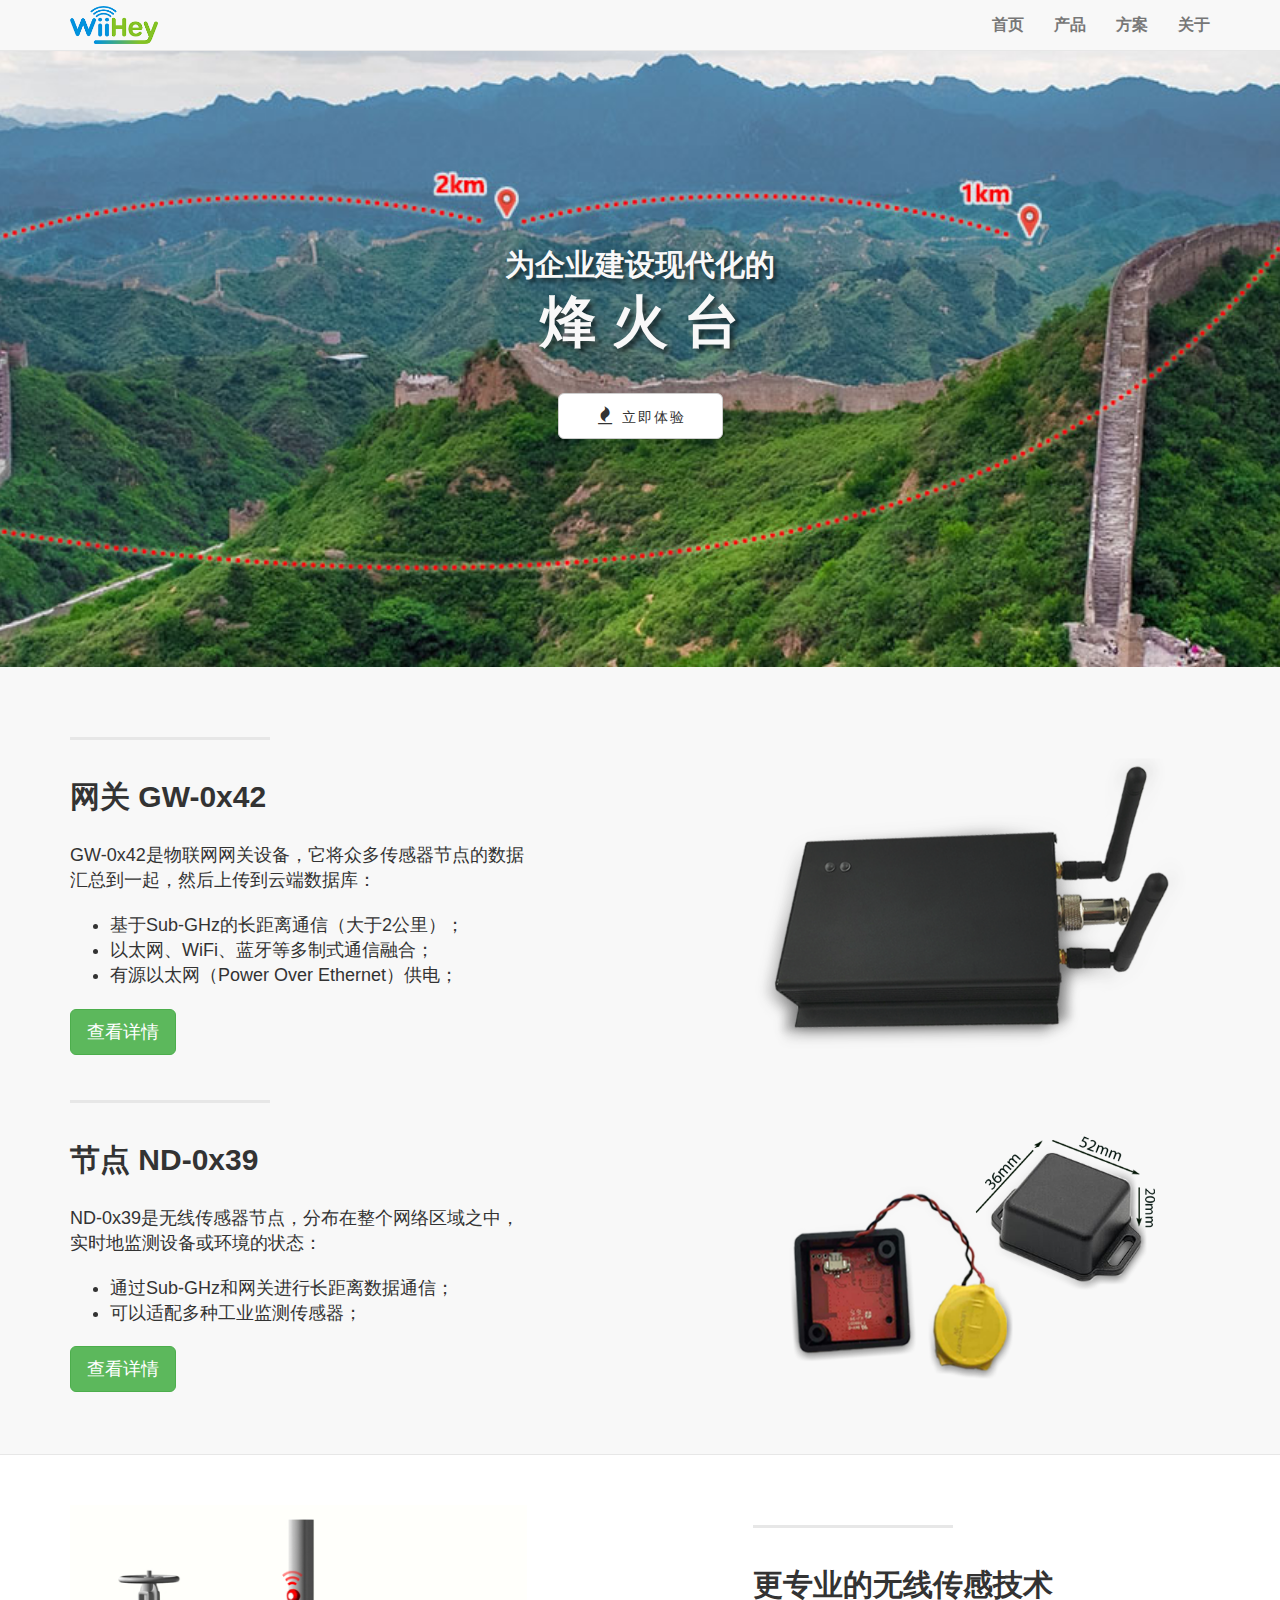
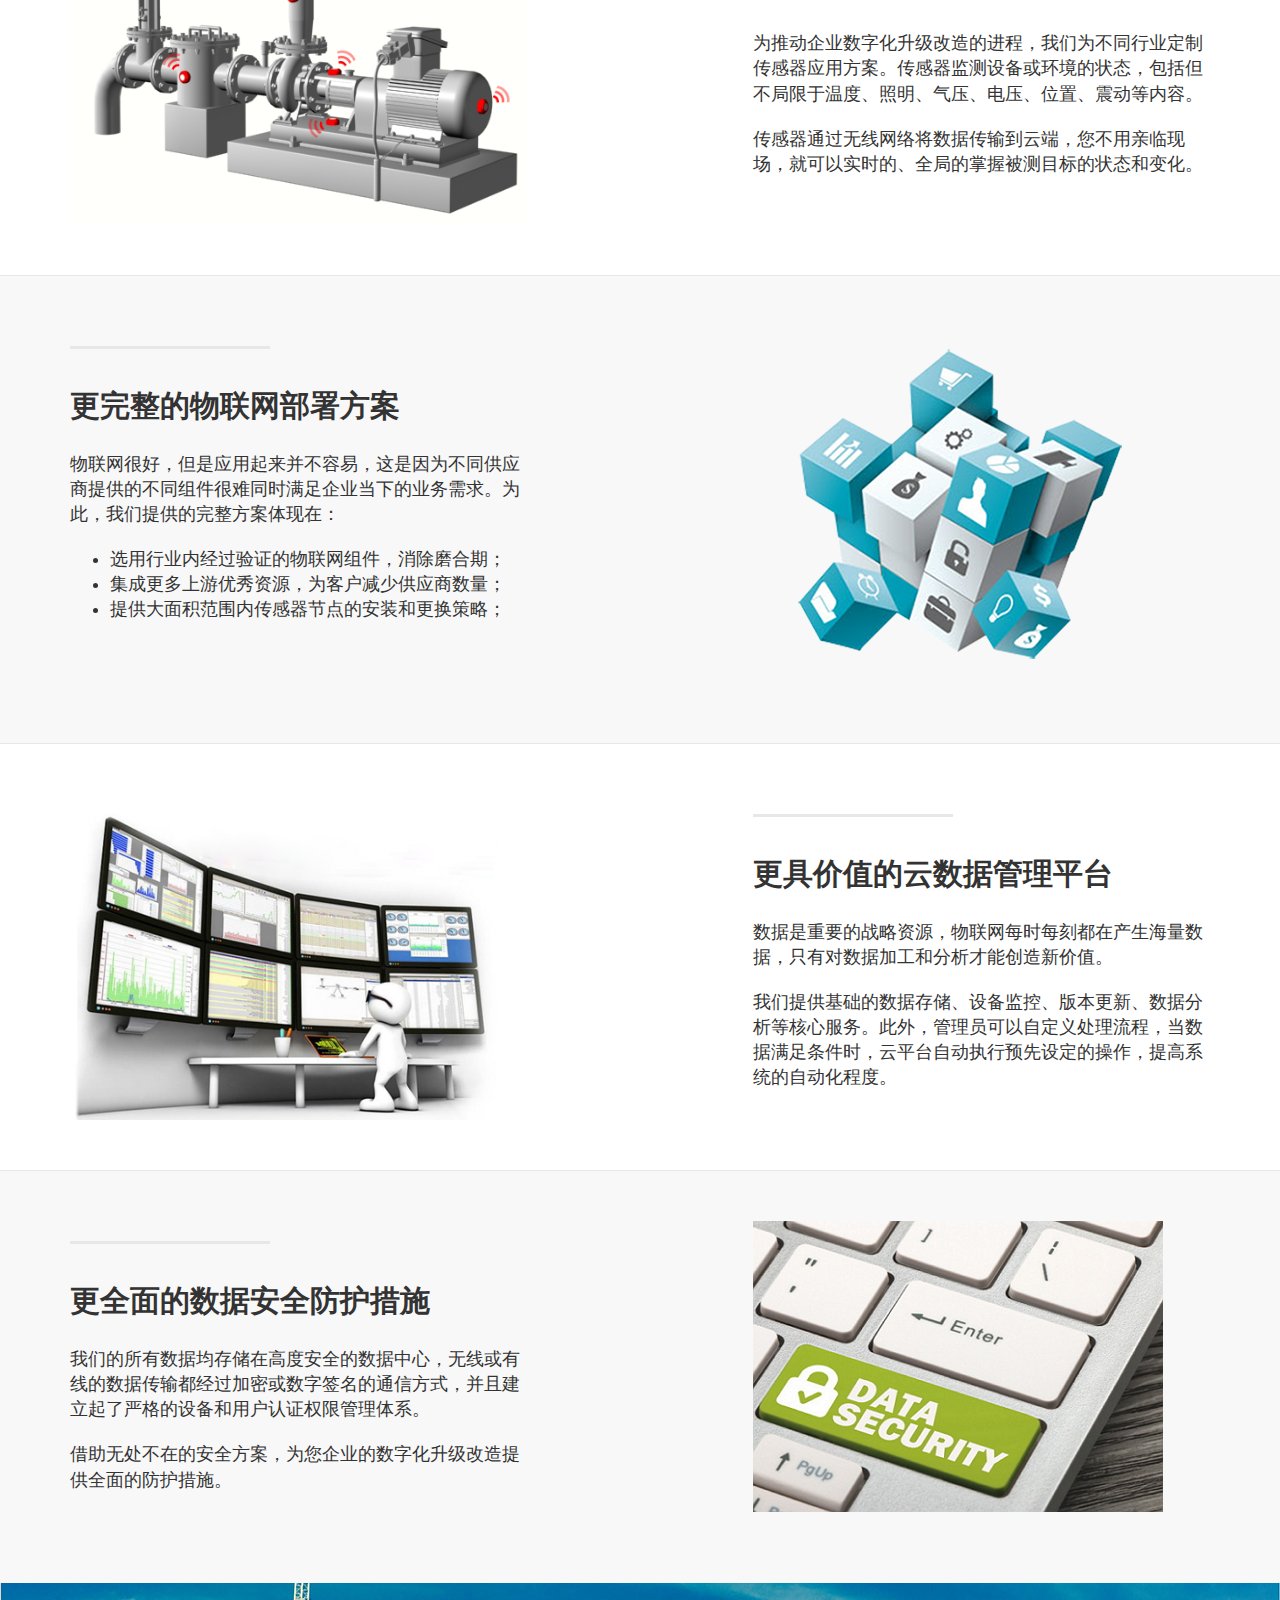
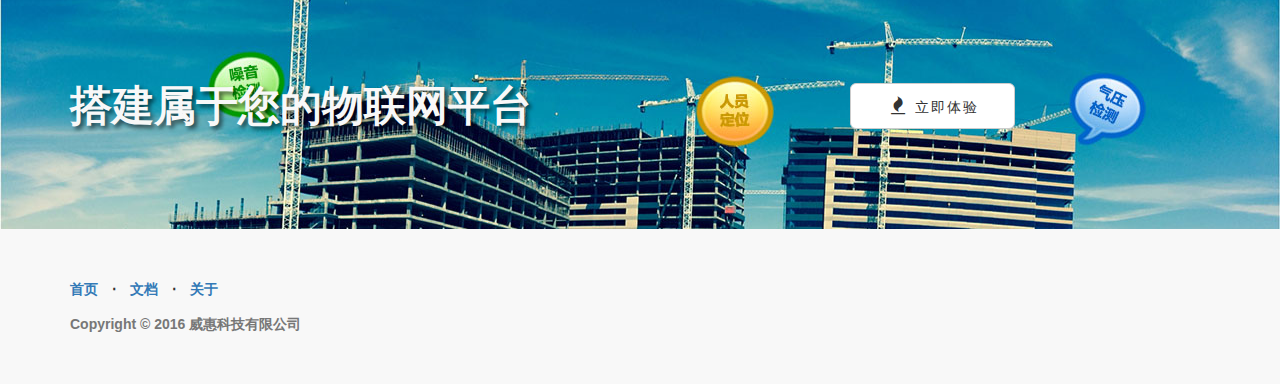
==== index.html @ a4b752b9 "renew" ====
<!DOCTYPE html>
<html lang="en">

<head>

    <meta charset="utf-8">
    <meta http-equiv="X-UA-Compatible" content="IE=edge">
    <meta name="viewport" content="width=device-width, initial-scale=1">
    <meta name="description" content="">
    <meta name="author" content="">

    <title>首页 | 威惠科技有限公司</title>

    <!-- Bootstrap Core CSS -->
    <link href="css/bootstrap.min.css" rel="stylesheet">

    <!-- Custom CSS -->
    <link href="css/landing-page.css" rel="stylesheet">

    <!-- Custom Fonts -->
    <link href="font-awesome/css/font-awesome.min.css" rel="stylesheet" type="text/css">
    <!-- <link href="http://fonts.googleapis.com/css?family=Lato:300,400,700,300italic,400italic,700italic" rel="stylesheet" type="text/css"> -->

    <!-- HTML5 Shim and Respond.js IE8 support of HTML5 elements and media queries -->
    <!-- WARNING: Respond.js doesn't work if you view the page via file:// -->
    <!--[if lt IE 9]>
        <script src="https://oss.maxcdn.com/libs/html5shiv/3.7.0/html5shiv.js"></script>
        <script src="https://oss.maxcdn.com/libs/respond.js/1.4.2/respond.min.js"></script>
    <![endif]-->

    <style type="text/css">

    </style>
</head>

<body>

    <!-- Navigation -->
    <nav class="navbar navbar-default navbar-fixed-top topnav" role="navigation">
        <div class="container topnav">
            <!-- Brand and toggle get grouped for better mobile display -->
            <div class="navbar-header">
                <button type="button" class="navbar-toggle" data-toggle="collapse" data-target="#bs-example-navbar-collapse-1">
                    <span class="sr-only">Toggle navigation</span>
                    <span class="icon-bar"></span>
                    <span class="icon-bar"></span>
                    <span class="icon-bar"></span>
                </button>
                <a class="navbar-brand topnav topnav-brand" href="#"></a>
            </div>
            <!-- Collect the nav links, forms, and other content for toggling -->
            <div class="collapse navbar-collapse" id="bs-example-navbar-collapse-1">
                <ul class="nav navbar-nav navbar-right">
                    <li>
                        <a href="./index.html">首页</a>
                    </li>
                    <li>
                        <a href="./products.html">产品</a>
                    </li>
                    <li>
                        <a href="./solutions.html">方案</a>
                    </li>
                    <li>
                        <a href="./about.html">关于</a>
                    </li>
                </ul>
            </div>
            <!-- /.navbar-collapse -->
        </div>
        <!-- /.container -->
    </nav>


    <!-- Header -->
    <a name="about"></a>
    <div class="intro-header">
        <div class="container">

            <div class="row">
                <div class="col-lg-12">
                    <div class="intro-message">
                        <h2>为企业建设现代化的</h2>
                        <h1>烽 火 台</h1>
                        <!-- <hr class="intro-divider"> -->
                        <br><br>
                        <div class="row">
                                <div class="col-md-5">
                                </div>
                                <div class="col-md-2">
                                <a href="#" class="btn btn-default btn-lg btn-block"><i class="fa fa-fire fa-fw"></i> <span class="network-name">立即体验</span></a>
                                </div>
                                <div class="col-md-5">
                                </div>
                        </div>

                    </div>
                </div>
            </div>

        </div>
        <!-- /.container -->

    </div>
    <!-- /.intro-header -->

    <!-- Page Content -->

	<!-- <a  name="services"></a> -->
    <div class="content-section-a">

        <div class="container">
            <div class="row">
                <div class="col-lg-5 col-sm-6">
                    <hr class="section-heading-spacer">
                    <div class="clearfix"></div>
                    <h2 class="section-heading">网关 GW-0x42</h2>
                    <p class="lead">GW-0x42是物联网网关设备，它将众多传感器节点的数据汇总到一起，然后上传到云端数据库：</p>
                    <ul class="lead">
                        <li>基于Sub-GHz的长距离通信（大于2公里）；</li>
                        <li>以太网、WiFi、蓝牙等多制式通信融合；</li>
                        <li>有源以太网（Power Over Ethernet）供电；</li>
                    </ul>
                    <a href="#" target="_blank"><button type="button" class="btn btn-success btn-lg">查看详情</button></a>

                </div>
                <div class="col-lg-5 col-lg-offset-2 col-sm-6">
                    <img class="img-responsive" src="img/product_gw.png" alt="">
                </div>
            </div>
            <br>
            <div class="row">
                <div class="col-lg-5 col-sm-6">
                    <hr class="section-heading-spacer">
                    <br>
                    <div class="clearfix"></div>
                    <h2 class="section-heading">节点 ND-0x39</h2>
                    <p class="lead">ND-0x39是无线传感器节点，分布在整个网络区域之中，实时地监测设备或环境的状态：</p>
                    <ul class="lead">
                        <li>通过Sub-GHz和网关进行长距离数据通信；</li>
                        <li>可以适配多种工业监测传感器；</li>
                    </ul>
                    <a href="#" target="_blank"><button type="button" class="btn btn-success btn-lg">查看详情</button></a>
                </div>
                <div class="col-lg-5 col-lg-offset-2 col-sm-6">
                    <img class="img-responsive" src="img/product_node.png" alt="">
                </div>
            </div>
        </div>
        <!-- /.container -->

    </div>
    <!-- /.content-section-a -->

    <div class="content-section-b">
        <div class="container">

            <div class="row">
                <div class="col-lg-5 col-lg-offset-1 col-sm-push-6  col-sm-6">
                    <hr class="section-heading-spacer">
                    <div class="clearfix"></div>
                    <h2 class="section-heading">更专业的无线传感技术</h2>
                    <p class="lead">为推动企业数字化升级改造的进程，我们为不同行业定制传感器应用方案。传感器监测设备或环境的状态，包括但不局限于温度、照明、气压、电压、位置、震动等内容。</p>

                    <p class="lead">传感器通过无线网络将数据传输到云端，您不用亲临现场，就可以实时的、全局的掌握被测目标的状态和变化。</p>
                </div>
                <div class="col-lg-5 col-sm-pull-6  col-sm-6">
                    <img class="img-responsive" src="img/machine.png" alt="">
                </div>
            </div>

        </div>
        <!-- /.container -->

    </div>
    <!-- /.content-section-b -->

    <div class="content-section-a">

        <div class="container">

            <div class="row">
                <div class="col-lg-5 col-sm-6">
                    <!-- <br> -->
                    <hr class="section-heading-spacer">
                    <div class="clearfix"></div>
                    <h2 class="section-heading">更完整的物联网部署方案</h2>
                    <p class="lead">物联网很好，但是应用起来并不容易，这是因为不同供应商提供的不同组件很难同时满足企业当下的业务需求。为此，我们提供的完整方案体现在：</p>
                    <ul class="lead">
                        <li>选用行业内经过验证的物联网组件，消除磨合期；</li>
                        <li>集成更多上游优秀资源，为客户减少供应商数量；</li>
                        <li>提供大面积范围内传感器节点的安装和更换策略；</li>
                    </ul>
                </div>
                <div class="col-lg-5 col-lg-offset-2 col-sm-6">
                    <img class="img-responsive" src="img/one7.png" alt="">
                </div>
            </div>

        </div>
        <!-- /.container -->

    </div>
    <!-- /.content-section-a -->

    <div class="content-section-b">
        <div class="container">

            <div class="row">
                <div class="col-lg-5 col-lg-offset-1 col-sm-push-6  col-sm-6">
                    <hr class="section-heading-spacer">
                    <div class="clearfix"></div>
                    <h2 class="section-heading">更具价值的云数据管理平台</h2>
                    <p class="lead">数据是重要的战略资源，物联网每时每刻都在产生海量数据，只有对数据加工和分析才能创造新价值。</p>
                    <p class="lead">我们提供基础的数据存储、设备监控、版本更新、数据分析等核心服务。此外，管理员可以自定义处理流程，当数据满足条件时，云平台自动执行预先设定的操作，提高系统的自动化程度。</p>
                </div>
                <div class="col-lg-5 col-sm-pull-6  col-sm-6">
                    <img class="img-responsive" src="img/cloud5.jpg" alt="">
                </div>
            </div>

        </div>
        <!-- /.container -->

    </div>
    <!-- /.content-section-b -->

    <div class="content-section-a">

        <div class="container">

            <div class="row">
                <div class="col-lg-5 col-sm-6">
                    <!-- <br> -->
                    <hr class="section-heading-spacer">
                    <div class="clearfix"></div>
                    <h2 class="section-heading">更全面的数据安全防护措施</h2>
                    <p class="lead">我们的所有数据均存储在高度安全的数据中心，无线或有线的数据传输都经过加密或数字签名的通信方式，并且建立起了严格的设备和用户认证权限管理体系。</p>
                    <p class="lead">借助无处不在的安全方案，为您企业的数字化升级改造提供全面的防护措施。</p>
                </div>
                <div class="col-lg-5 col-lg-offset-2 col-sm-6">
                    <img class="img-responsive" src="img/security1.jpg" alt="">
                </div>
            </div>
            <br>
        </div>
        <!-- /.container -->

    </div>
    <!-- /.content-section-a -->

	<a  name="contact"></a>
    <div class="banner">

        <div class="container">

            <div class="row">
                <div class="col-lg-6">
                    <h2>搭建属于您的物联网平台</h2>
                </div>
                <div class="col-lg-6">
                     <div class="row">
                            <div class="col-md-4">
                            </div>
                            <div class="col-md-4">
                            <a href="#" class="btn btn-default btn-lg btn-block"><i class="fa fa-fire fa-fw"></i> <span class="network-name">立即体验</span></a>
                            </div>
                            <div class="col-md-4">
                            </div>
                    </div>
                </div>
            </div>

        </div>
        <!-- /.container -->

    </div>
    <!-- /.banner -->

    <!-- Footer -->
    <footer>
        <div class="container">
            <div class="row">
                <div class="col-lg-12">
                    <ul class="list-inline">
                        <li>
                            <a href="#">首页</a>
                        </li>
                        <li class="footer-menu-divider">&sdot;</li>
                        <li>
                            <a href="#about">文档</a>
                        </li>
                        <li class="footer-menu-divider">&sdot;</li>
                        <li>
                            <a href="#services">关于</a>
                        </li>

                    </ul>
                    <p class="copyright text-muted ">Copyright &copy; 2016 威惠科技有限公司</p>
                </div>
            </div>
        </div>
    </footer>

    <!-- jQuery -->
    <script src="js/jquery.js"></script>

    <!-- Bootstrap Core JavaScript -->
    <script src="js/bootstrap.min.js"></script>

</body>

</html>
---- css/landing-page.css ----
/*!
 * Start Bootstrap - Landing Page Bootstrap Theme (http://startbootstrap.com)
 * Code licensed under the Apache License v2.0.
 * For details, see http://www.apache.org/licenses/LICENSE-2.0.
 */

body,
html {
    width: 100%;
    height: 100%;
}

body,
h1,
h2,
h3,
h4,
h5,
h6 {
    font-family: "Lato","Helvetica Neue",Helvetica,Arial,sans-serif;
    font-weight: 700;
}

.topnav-brand{
    padding:0px;
    width: 120px;
    background-image: url("../img/wiihey.png");
    background-size: 75% 75%;
    background-repeat: no-repeat;
    background-position: center;
}

.topnav {
    font-size: 16px; 
}

.lead {
    font-size: 18px;
    font-weight: 400;
}

.intro-header {
    padding-top: 0px; /* If you're making other pages, make sure there is 50px of padding to make sure the navbar doesn't overlap content! */
    padding-bottom: 0px;
    text-align: center;
    color: #f8f8f8;
    /*background: url(../img/intro-bg.jpg) no-repeat center center;*/
    /*background: url(../img/gw1.png);*/
    background: url(../img/gw8.jpg) no-repeat center center;
    background-position: center;
    background-size: cover;
}

.intro-message {
    position: relative;
    padding-top: 20%;
    padding-bottom: 20%;
}

.intro-message > h1 {
    margin: 0;
    text-shadow: 4px 4px 5px rgba(0,0,0,0.6);
    font-size: 4em;
}

.intro-divider {
    width: 300px;
    border-top: 1px solid #f8f8f8;
    border-bottom: 1px solid rgba(0,0,0,0.2);
}

.intro-message > h2 {
    text-shadow: 3px 3px 4px rgba(0,0,0,0.6);
}

@media(max-width:767px) {
    .intro-message {
        padding-bottom: 15%;
    }

    .intro-message > h1 {
        font-size: 3em;
    }

    ul.intro-social-buttons > li {
        display: block;
        margin-bottom: 20px;
        padding: 0;
    }

    ul.intro-social-buttons > li:last-child {
        margin-bottom: 0;
    }

    .intro-divider {
        width: 100%;
    }
}

.network-name {
    text-transform: uppercase;
    font-size: 14px;
    font-weight: 400;
    letter-spacing: 2px;
}

.content-section-a {
    padding: 50px 0;
    background-color: #f8f8f8;
}

.content-section-b {
    padding: 50px 0;
    border-top: 1px solid #e7e7e7;
    border-bottom: 1px solid #e7e7e7;
}

.section-heading {
    margin-bottom: 30px;
}

.section-heading-spacer {
    float: left;
    width: 200px;
    border-top: 3px solid #e7e7e7;
}

.banner {
    padding: 100px 0;
    color: #f8f8f8;
    /*background: url(../img/iot5.jpg) no-repeat center center;*/
    background: url(../img/factory2.jpg) no-repeat center center;
    background-size: cover;
}

.banner h2 {
    margin: 0;
    text-shadow: 3px 3px 4px rgba(0,0,0,0.6);
    font-size: 3em;
}

.banner ul {
    margin-bottom: 0;
}

.banner-social-buttons {
    float: right;
    margin-top: 0;
}

@media(max-width:1199px) {
    ul.banner-social-buttons {
        float: left;
        margin-top: 15px;
    }
}

@media(max-width:767px) {
    .banner h2 {
        margin: 0;
        text-shadow: 2px 2px 3px rgba(0,0,0,0.6);
        font-size: 3em;
    }

    ul.banner-social-buttons > li {
        display: block;
        margin-bottom: 20px;
        padding: 0;
    }

    ul.banner-social-buttons > li:last-child {
        margin-bottom: 0;
    }
}

footer {
    padding: 50px 0;
    background-color: #f8f8f8;
}

p.copyright {
    margin: 15px 0 0;
}
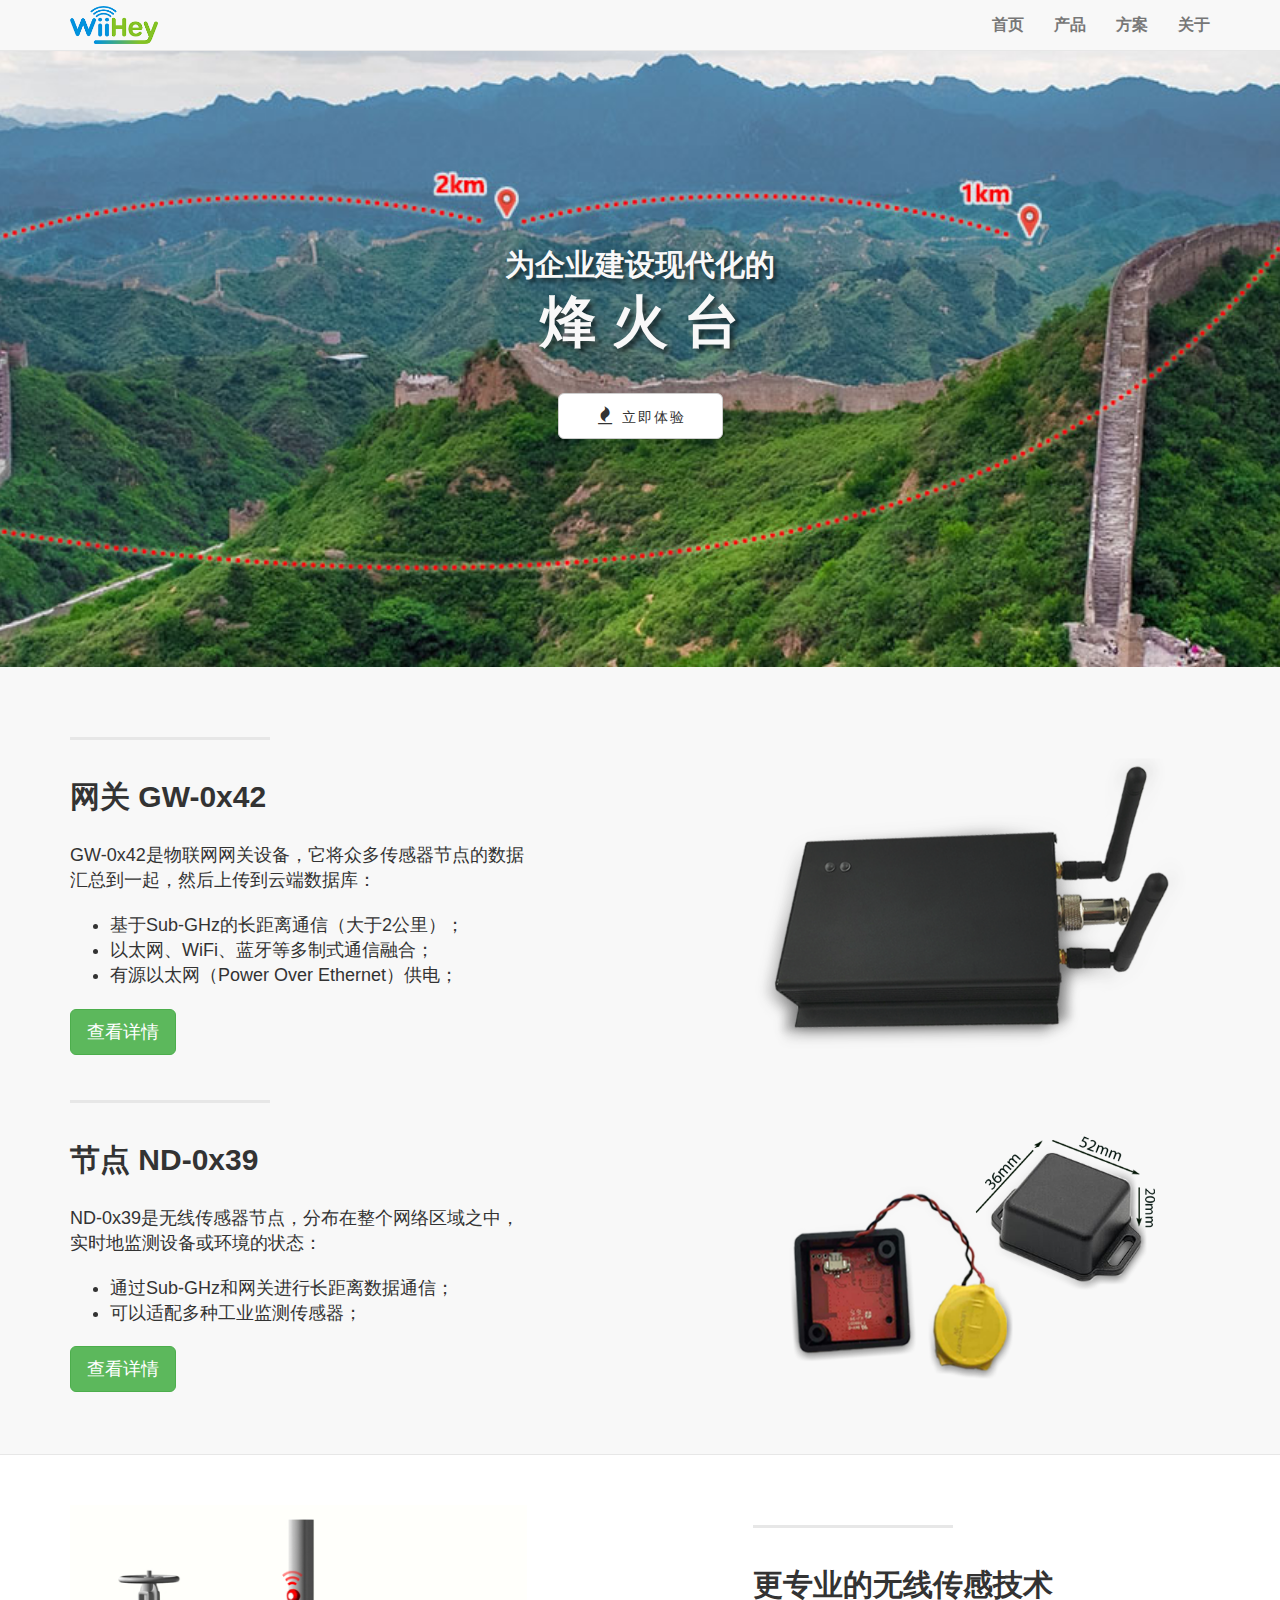
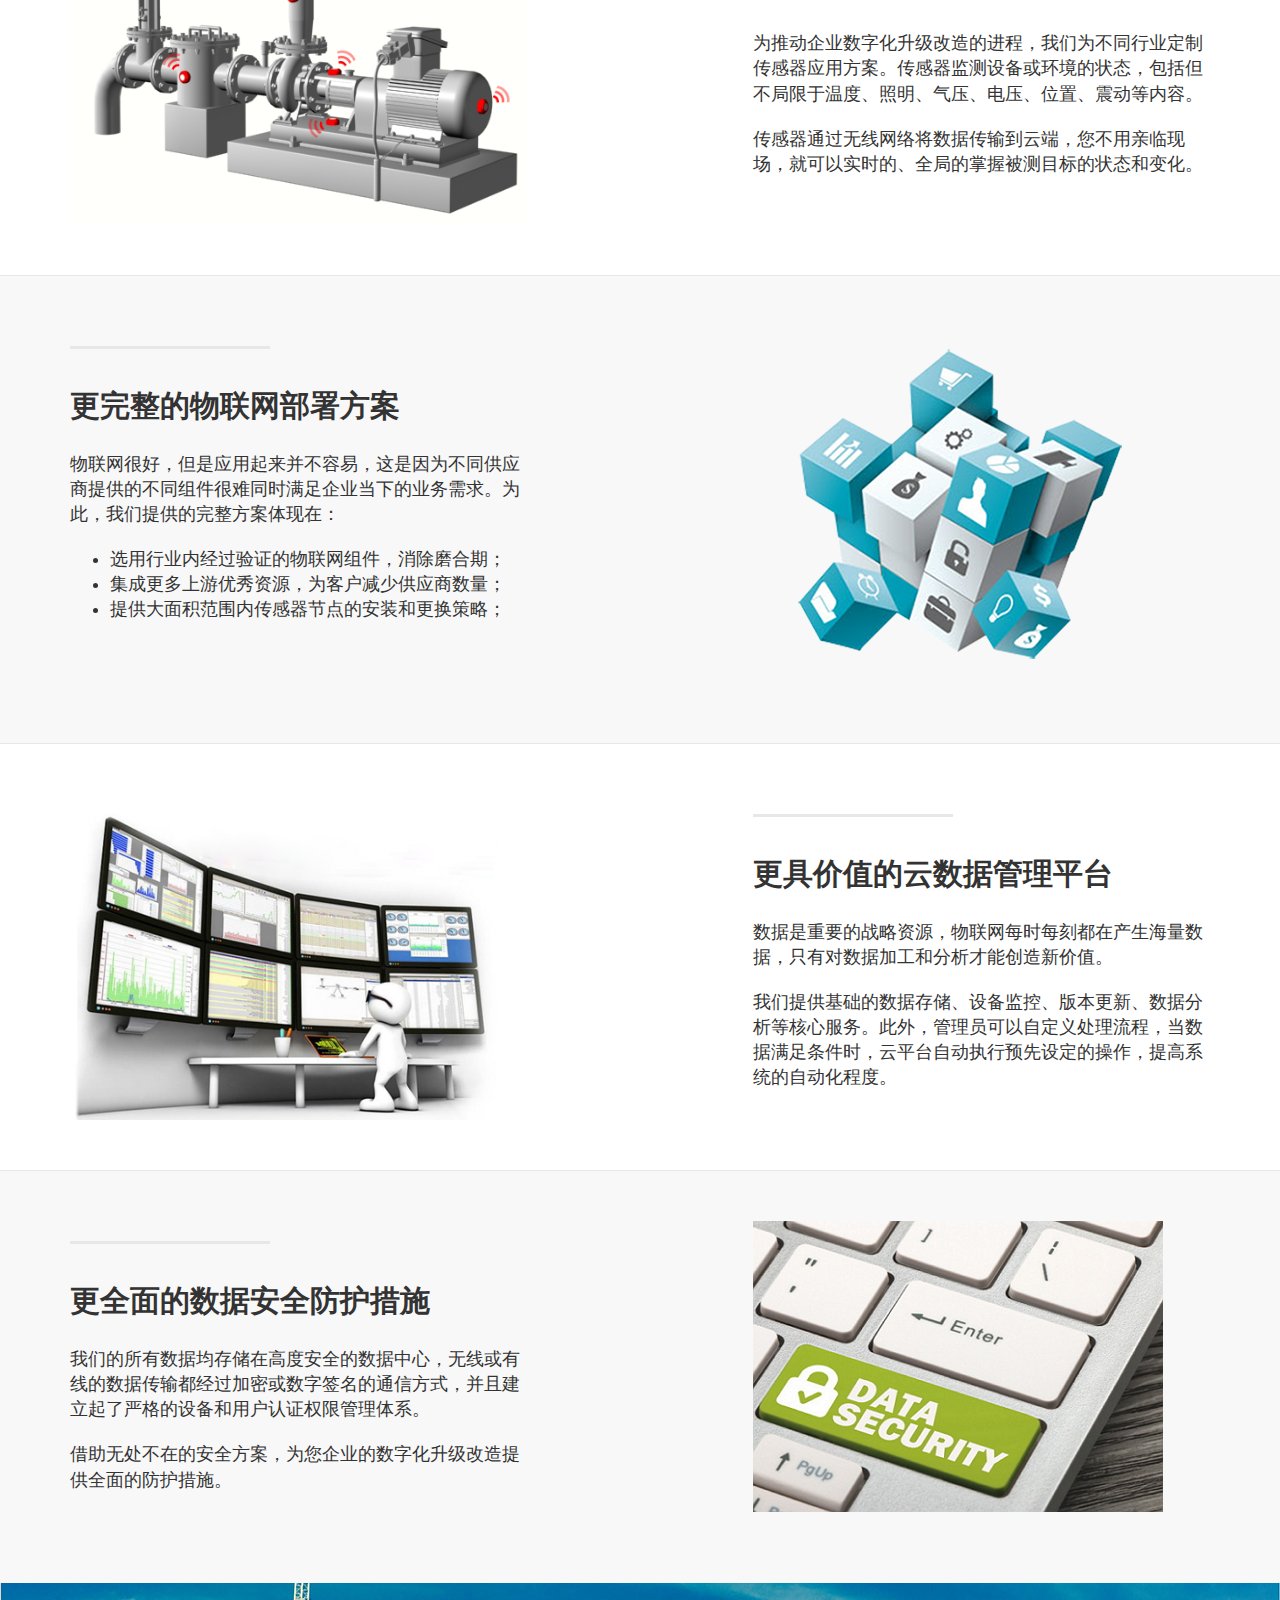
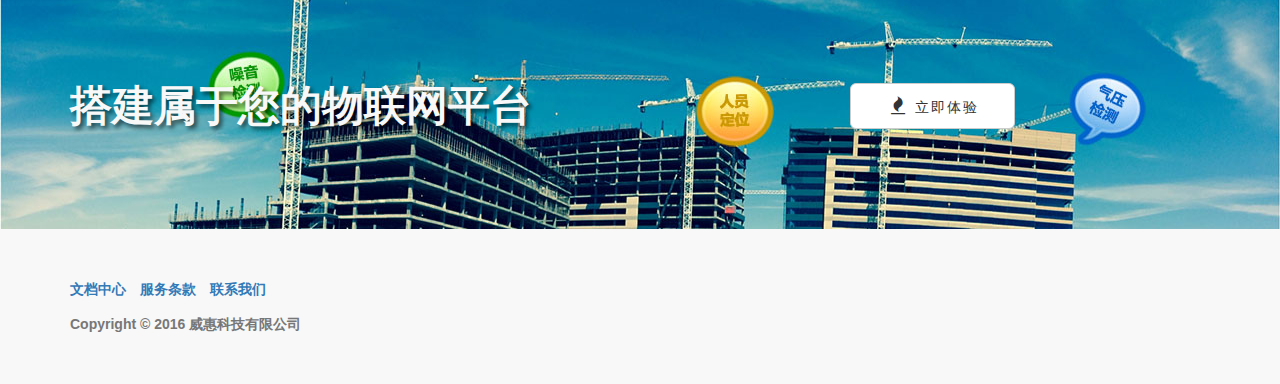
==== commit 8f7b0b2d: "products page" ====
--- a/index.html
+++ b/index.html
@@ -22,7 +22,7 @@
     <!-- <link href="http://fonts.googleapis.com/css?family=Lato:300,400,700,300italic,400italic,700italic" rel="stylesheet" type="text/css"> -->
 
     <!-- HTML5 Shim and Respond.js IE8 support of HTML5 elements and media queries -->
-    <!-- WARNING: Respond.js doesn't work if you view the page via file:// -->
+    <!-- WARNING: Respond.js doesn't work if you view the page via  -->
     <!--[if lt IE 9]>
         <script src="https://oss.maxcdn.com/libs/html5shiv/3.7.0/html5shiv.js"></script>
         <script src="https://oss.maxcdn.com/libs/respond.js/1.4.2/respond.min.js"></script>
@@ -283,15 +283,13 @@
                 <div class="col-lg-12">
                     <ul class="list-inline">
                         <li>
-                            <a href="#">首页</a>
+                            <a href="#">文档中心</a>
                         </li>
-                        <li class="footer-menu-divider">&sdot;</li>
                         <li>
-                            <a href="#about">文档</a>
+                            <a href="#">服务条款</a>
                         </li>
-                        <li class="footer-menu-divider">&sdot;</li>
                         <li>
-                            <a href="#services">关于</a>
+                            <a href="#">联系我们</a>
                         </li>
 
                     </ul>
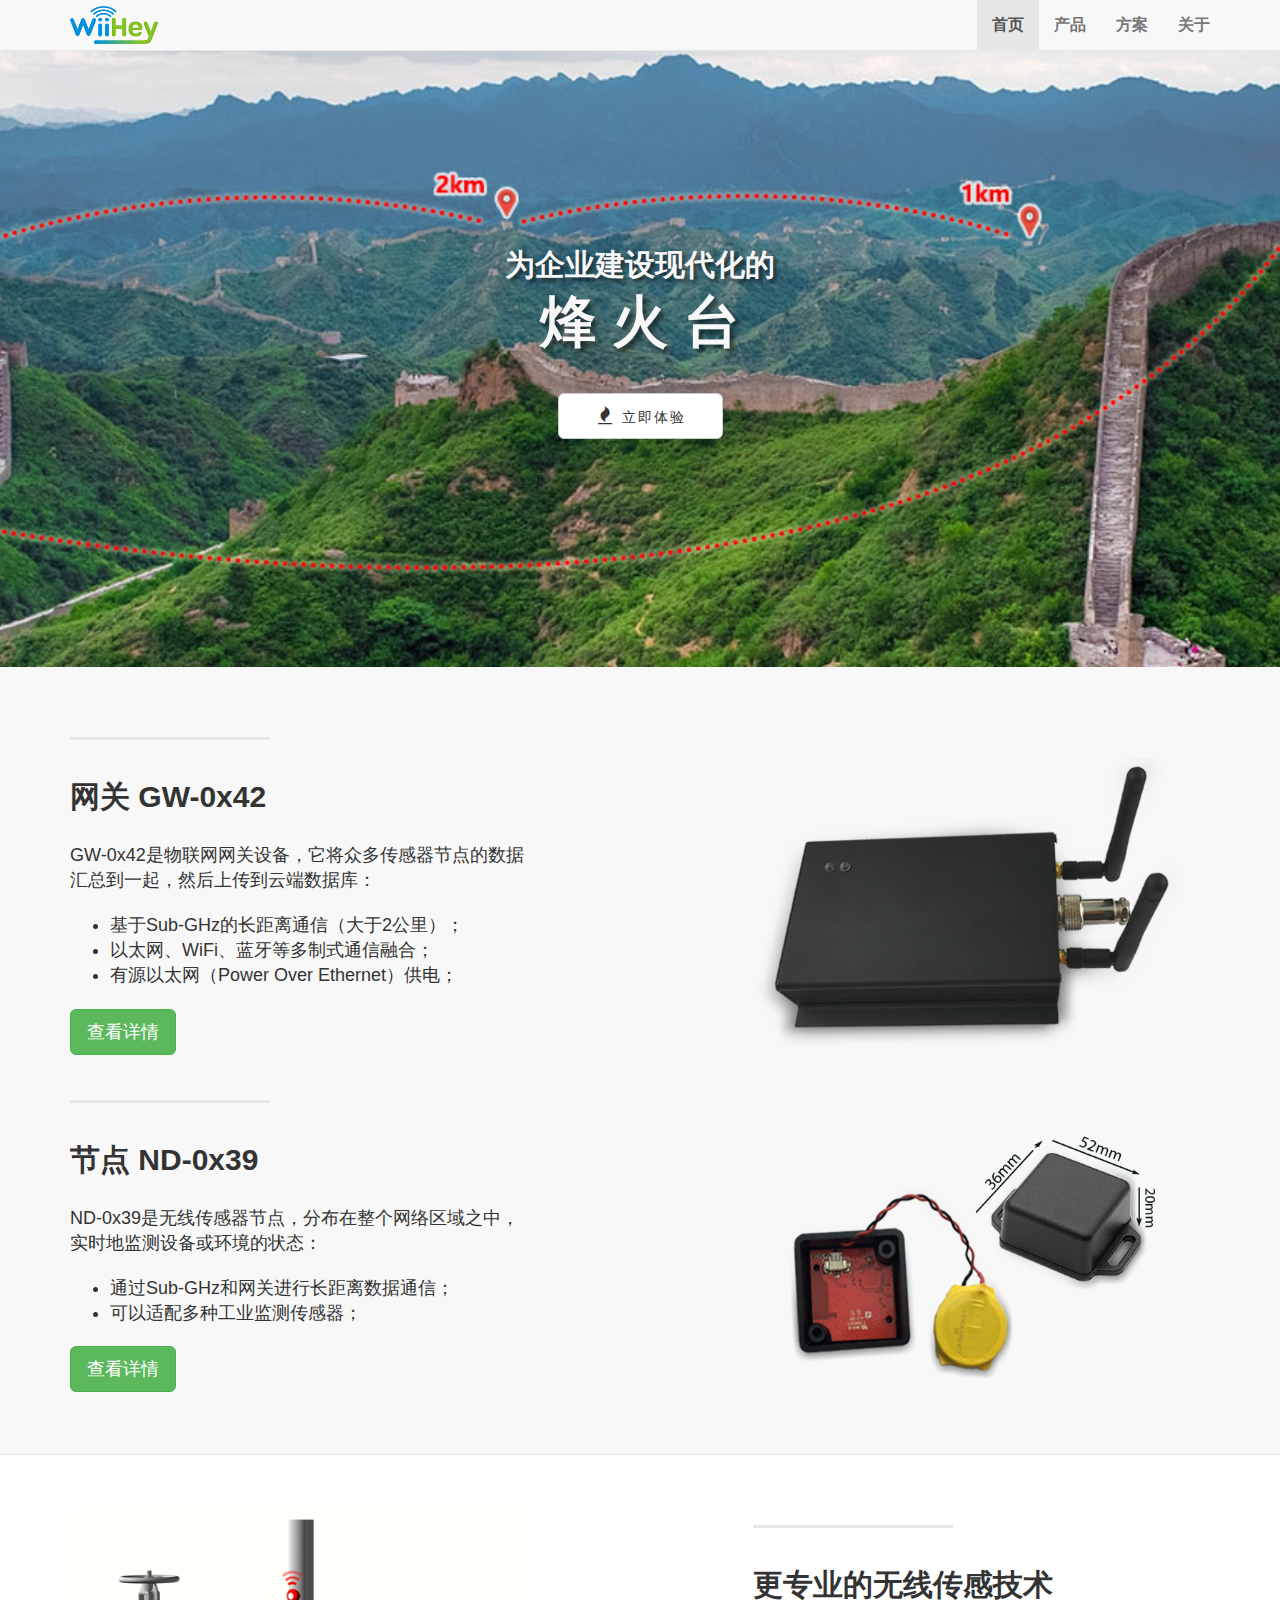
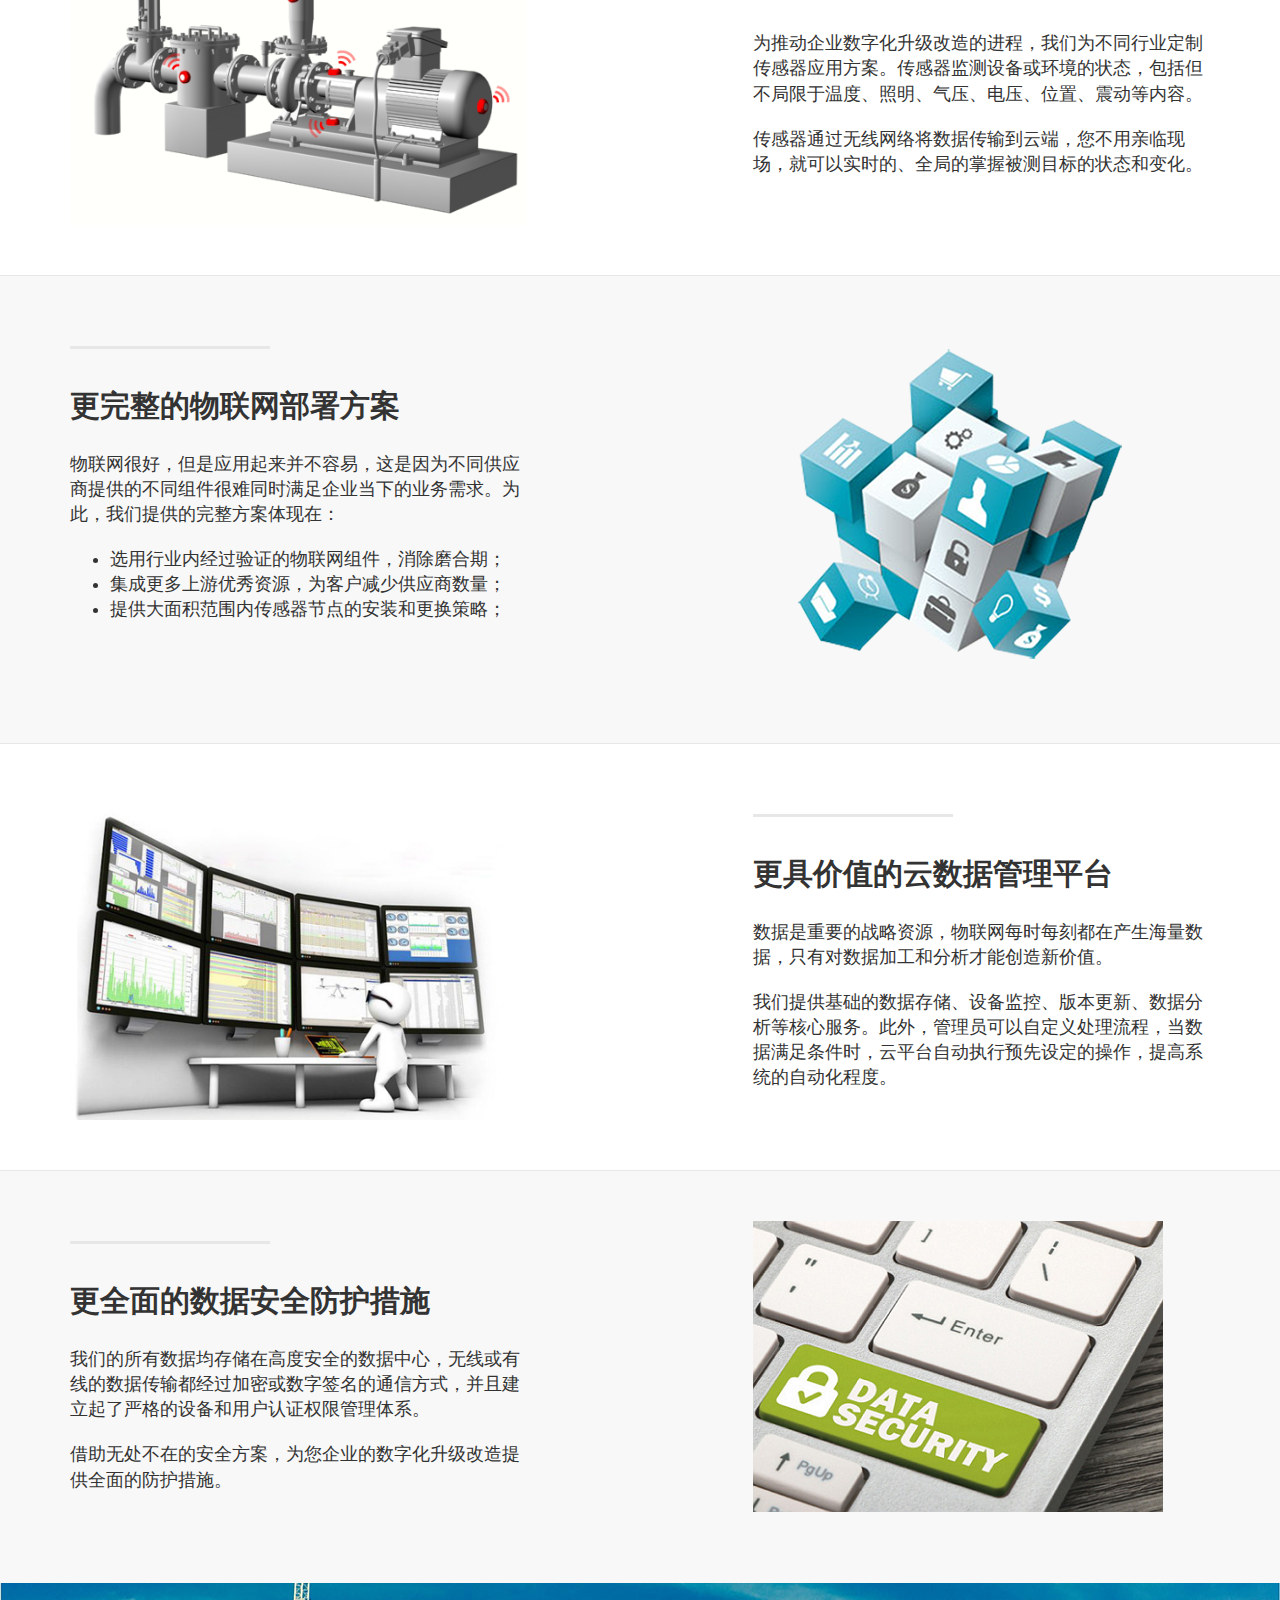
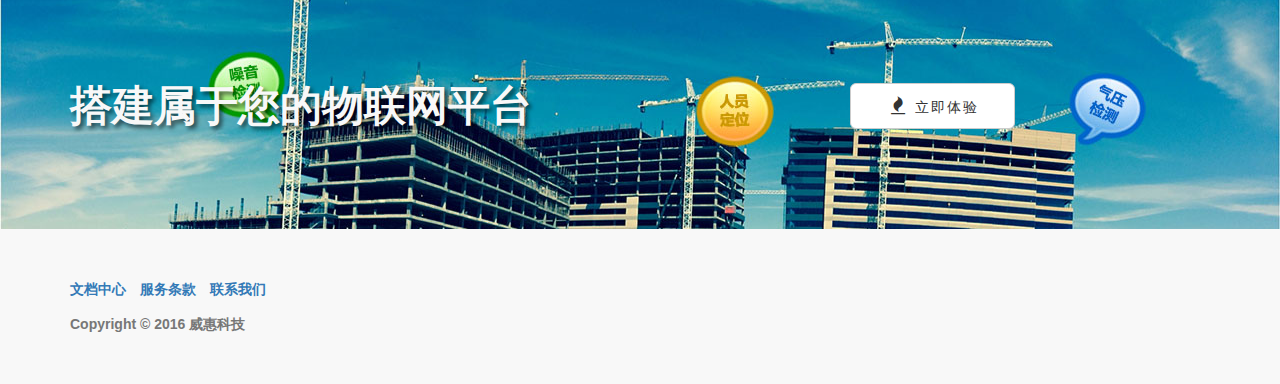
==== commit 279e1155: "add pages" ====
--- a/index.html
+++ b/index.html
@@ -9,7 +9,7 @@
     <meta name="description" content="">
     <meta name="author" content="">
 
-    <title>首页 | 威惠科技有限公司</title>
+    <title>首页 | 威惠科技</title>
 
     <!-- Bootstrap Core CSS -->
     <link href="css/bootstrap.min.css" rel="stylesheet">
@@ -46,12 +46,12 @@
                     <span class="icon-bar"></span>
                     <span class="icon-bar"></span>
                 </button>
-                <a class="navbar-brand topnav topnav-brand" href="#"></a>
+                <a class="navbar-brand topnav topnav-brand" href="./index.html"></a>
             </div>
             <!-- Collect the nav links, forms, and other content for toggling -->
             <div class="collapse navbar-collapse" id="bs-example-navbar-collapse-1">
                 <ul class="nav navbar-nav navbar-right">
-                    <li>
+                    <li class="active">
                         <a href="./index.html">首页</a>
                     </li>
                     <li>
@@ -293,7 +293,7 @@
                         </li>
 
                     </ul>
-                    <p class="copyright text-muted ">Copyright &copy; 2016 威惠科技有限公司</p>
+                    <p class="copyright text-muted ">Copyright &copy; 2016 威惠科技</p>
                 </div>
             </div>
         </div>
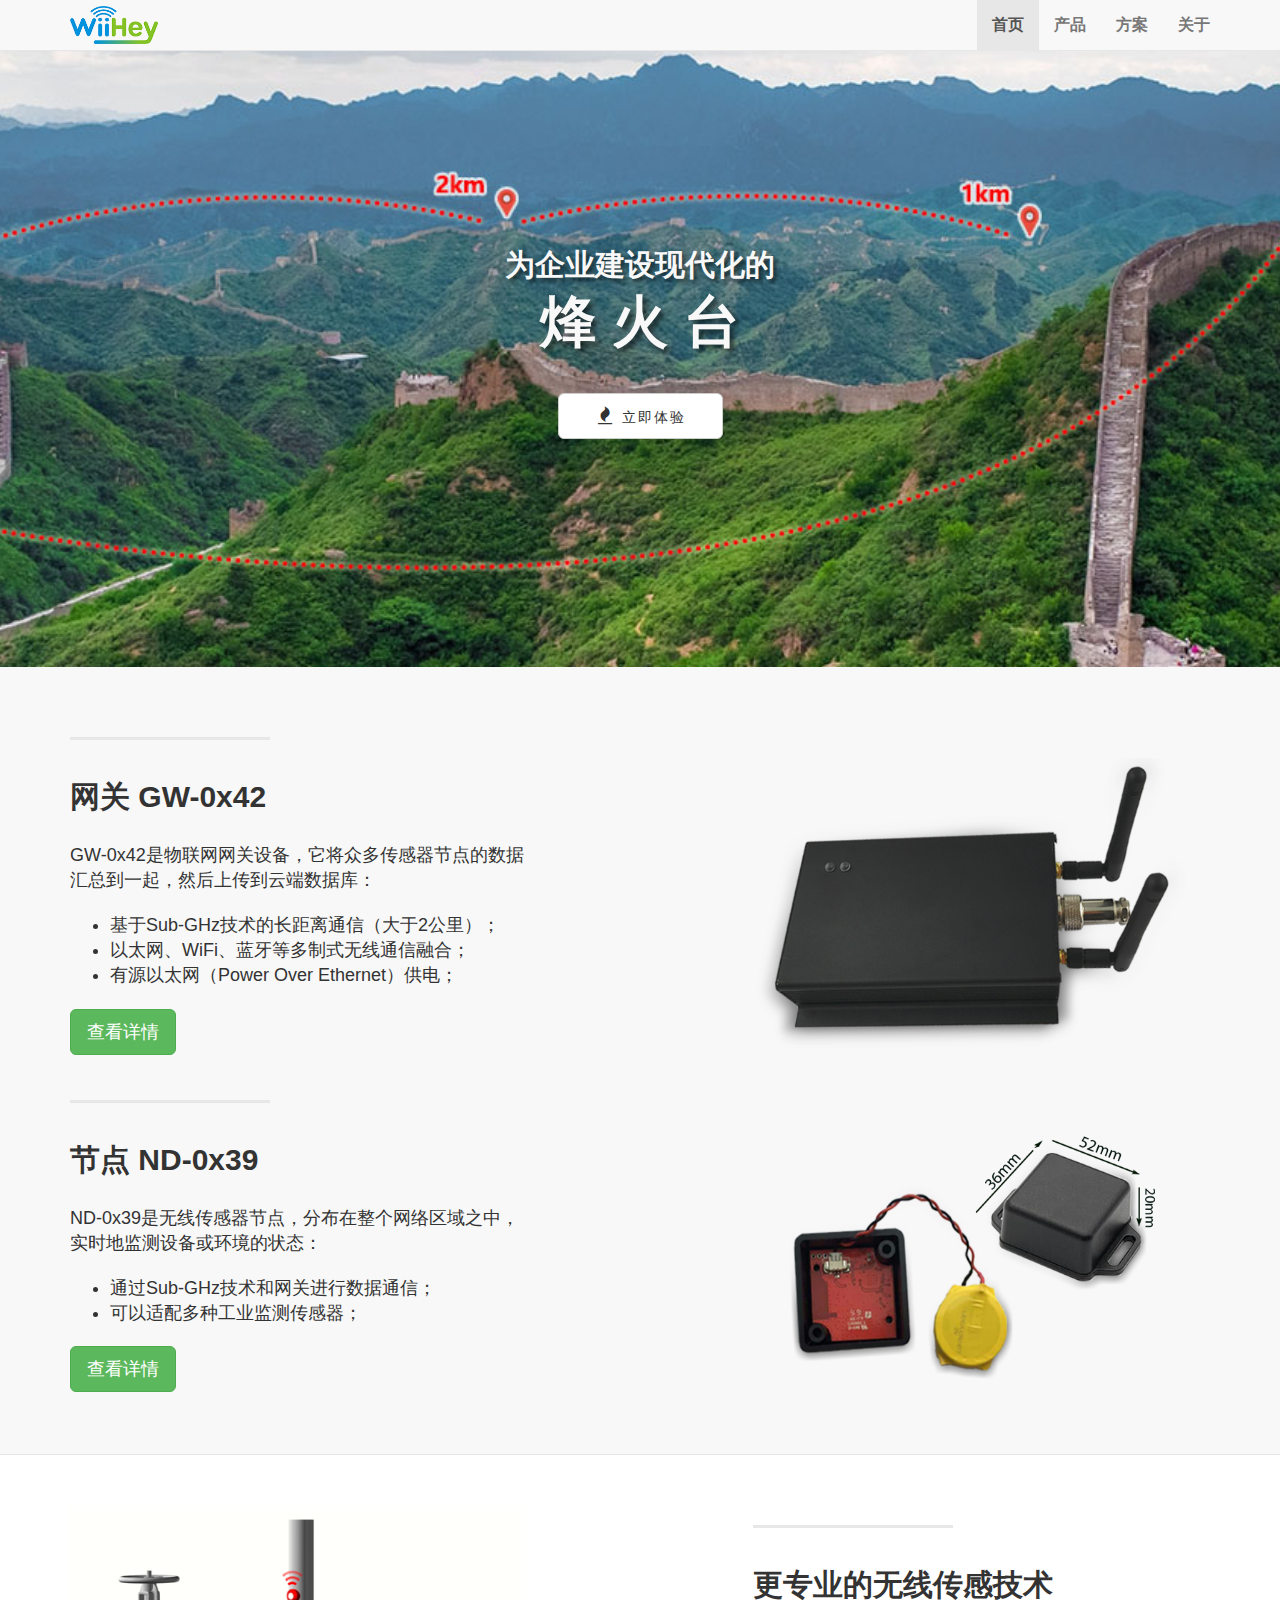
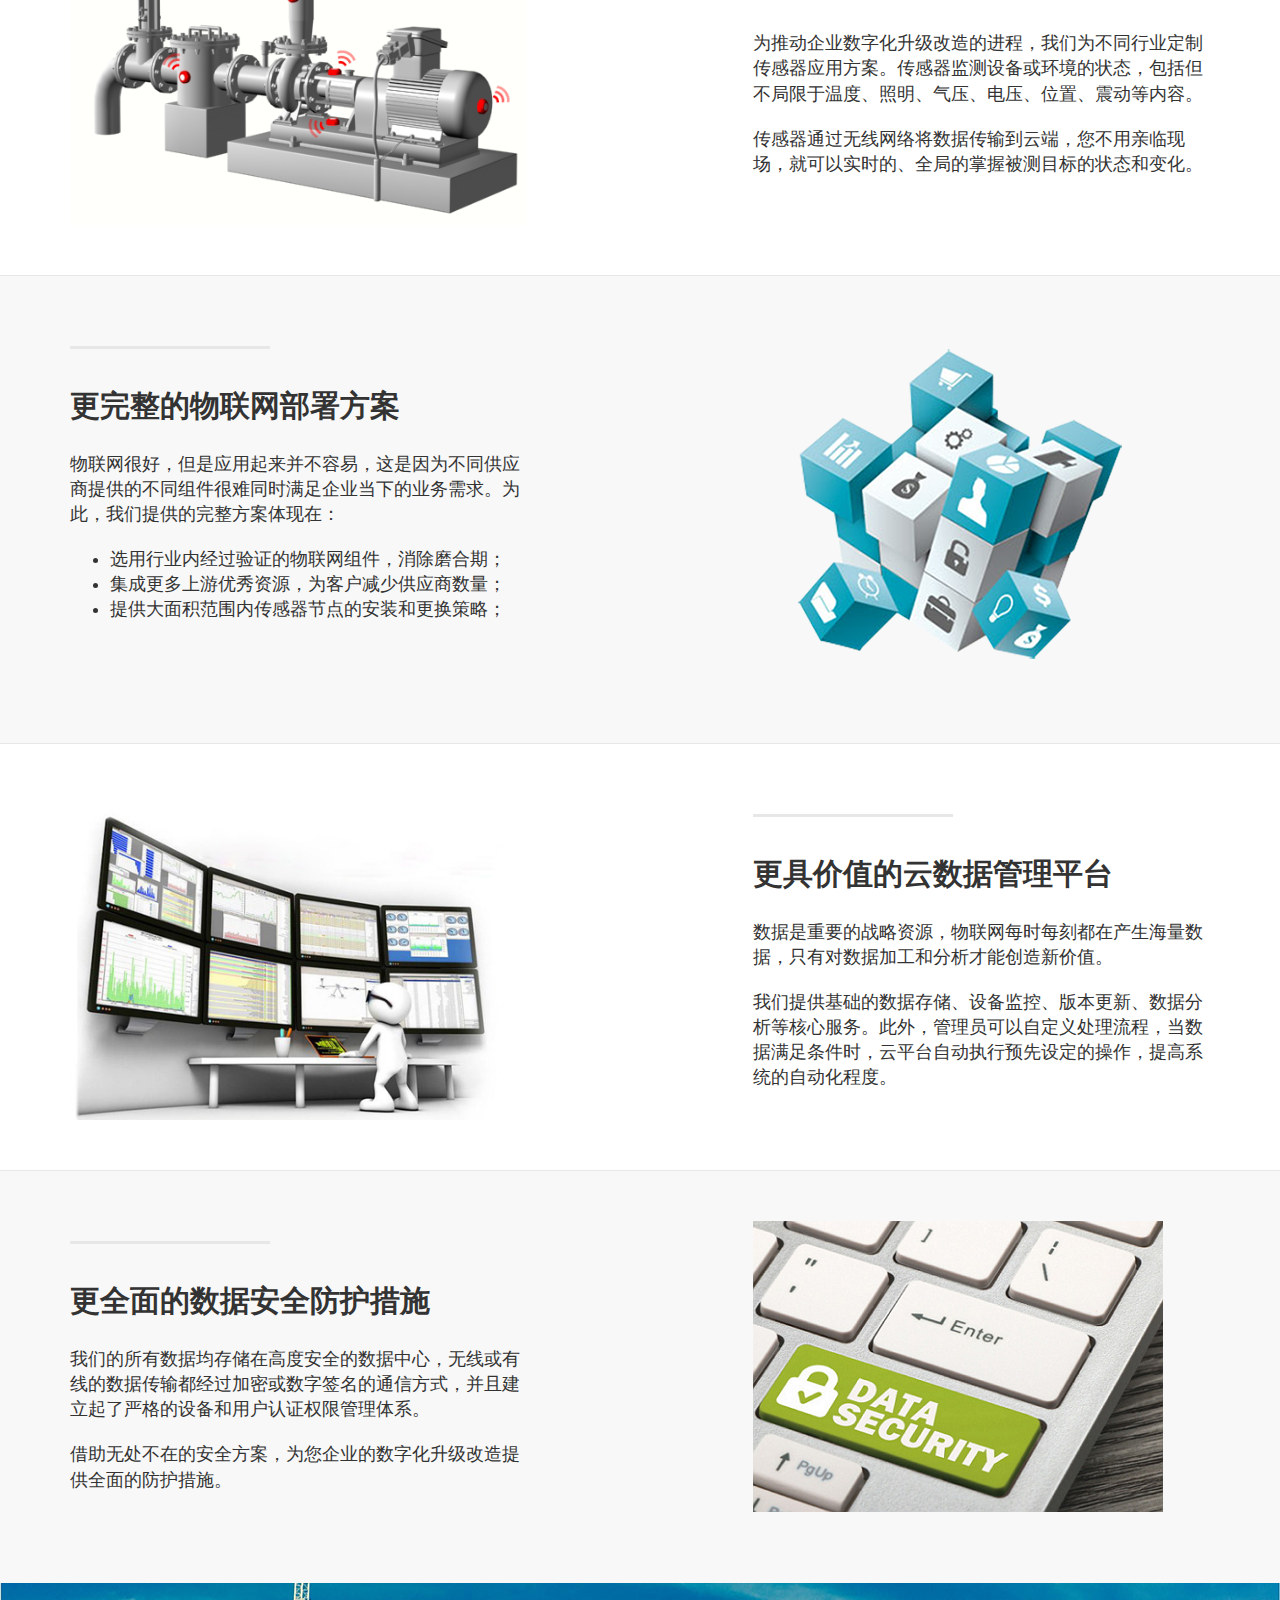
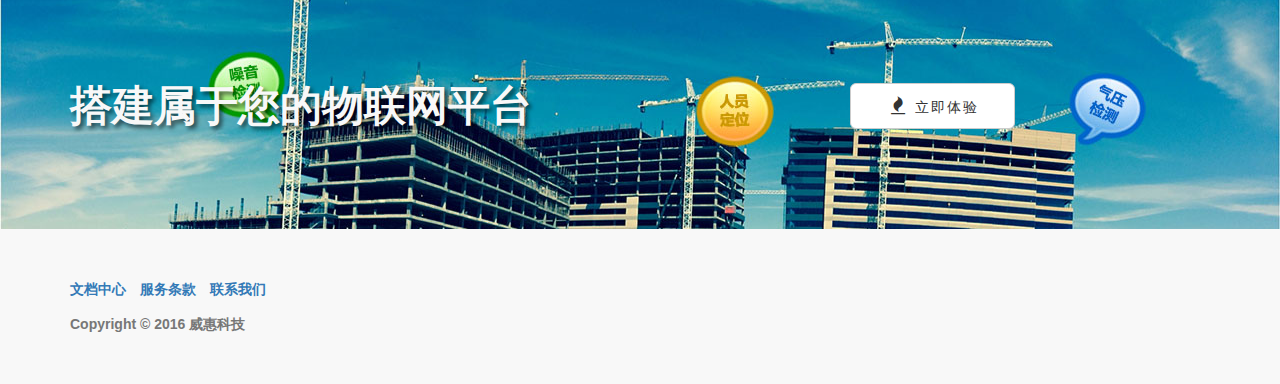
==== commit 772c9d17: "renew" ====
--- a/index.html
+++ b/index.html
@@ -87,7 +87,7 @@
                                 <div class="col-md-5">
                                 </div>
                                 <div class="col-md-2">
-                                <a href="#" class="btn btn-default btn-lg btn-block"><i class="fa fa-fire fa-fw"></i> <span class="network-name">立即体验</span></a>
+                                <a href="#try" class="btn btn-default btn-lg btn-block"><i class="fa fa-fire fa-fw"></i> <span class="network-name">立即体验</span></a>
                                 </div>
                                 <div class="col-md-5">
                                 </div>
@@ -106,7 +106,7 @@
     <!-- Page Content -->
 
 	<!-- <a  name="services"></a> -->
-    <div class="content-section-a">
+    <div class="content-section-a" id="try">
 
         <div class="container">
             <div class="row">
@@ -116,11 +116,11 @@
                     <h2 class="section-heading">网关 GW-0x42</h2>
                     <p class="lead">GW-0x42是物联网网关设备，它将众多传感器节点的数据汇总到一起，然后上传到云端数据库：</p>
                     <ul class="lead">
-                        <li>基于Sub-GHz的长距离通信（大于2公里）；</li>
-                        <li>以太网、WiFi、蓝牙等多制式通信融合；</li>
+                        <li>基于Sub-GHz技术的长距离通信（大于2公里）；</li>
+                        <li>以太网、WiFi、蓝牙等多制式无线通信融合；</li>
                         <li>有源以太网（Power Over Ethernet）供电；</li>
                     </ul>
-                    <a href="#" target="_blank"><button type="button" class="btn btn-success btn-lg">查看详情</button></a>
+                    <a href="./products/gw.html" ><button type="button" class="btn btn-success btn-lg">查看详情</button></a>
 
                 </div>
                 <div class="col-lg-5 col-lg-offset-2 col-sm-6">
@@ -136,10 +136,10 @@
                     <h2 class="section-heading">节点 ND-0x39</h2>
                     <p class="lead">ND-0x39是无线传感器节点，分布在整个网络区域之中，实时地监测设备或环境的状态：</p>
                     <ul class="lead">
-                        <li>通过Sub-GHz和网关进行长距离数据通信；</li>
+                        <li>通过Sub-GHz技术和网关进行数据通信；</li>
                         <li>可以适配多种工业监测传感器；</li>
                     </ul>
-                    <a href="#" target="_blank"><button type="button" class="btn btn-success btn-lg">查看详情</button></a>
+                    <a href="./products/node.html" ><button type="button" class="btn btn-success btn-lg">查看详情</button></a>
                 </div>
                 <div class="col-lg-5 col-lg-offset-2 col-sm-6">
                     <img class="img-responsive" src="img/product_node.png" alt="">
@@ -262,7 +262,7 @@
                             <div class="col-md-4">
                             </div>
                             <div class="col-md-4">
-                            <a href="#" class="btn btn-default btn-lg btn-block"><i class="fa fa-fire fa-fw"></i> <span class="network-name">立即体验</span></a>
+                            <a href="#try" class="btn btn-default btn-lg btn-block"><i class="fa fa-fire fa-fw"></i> <span class="network-name">立即体验</span></a>
                             </div>
                             <div class="col-md-4">
                             </div>
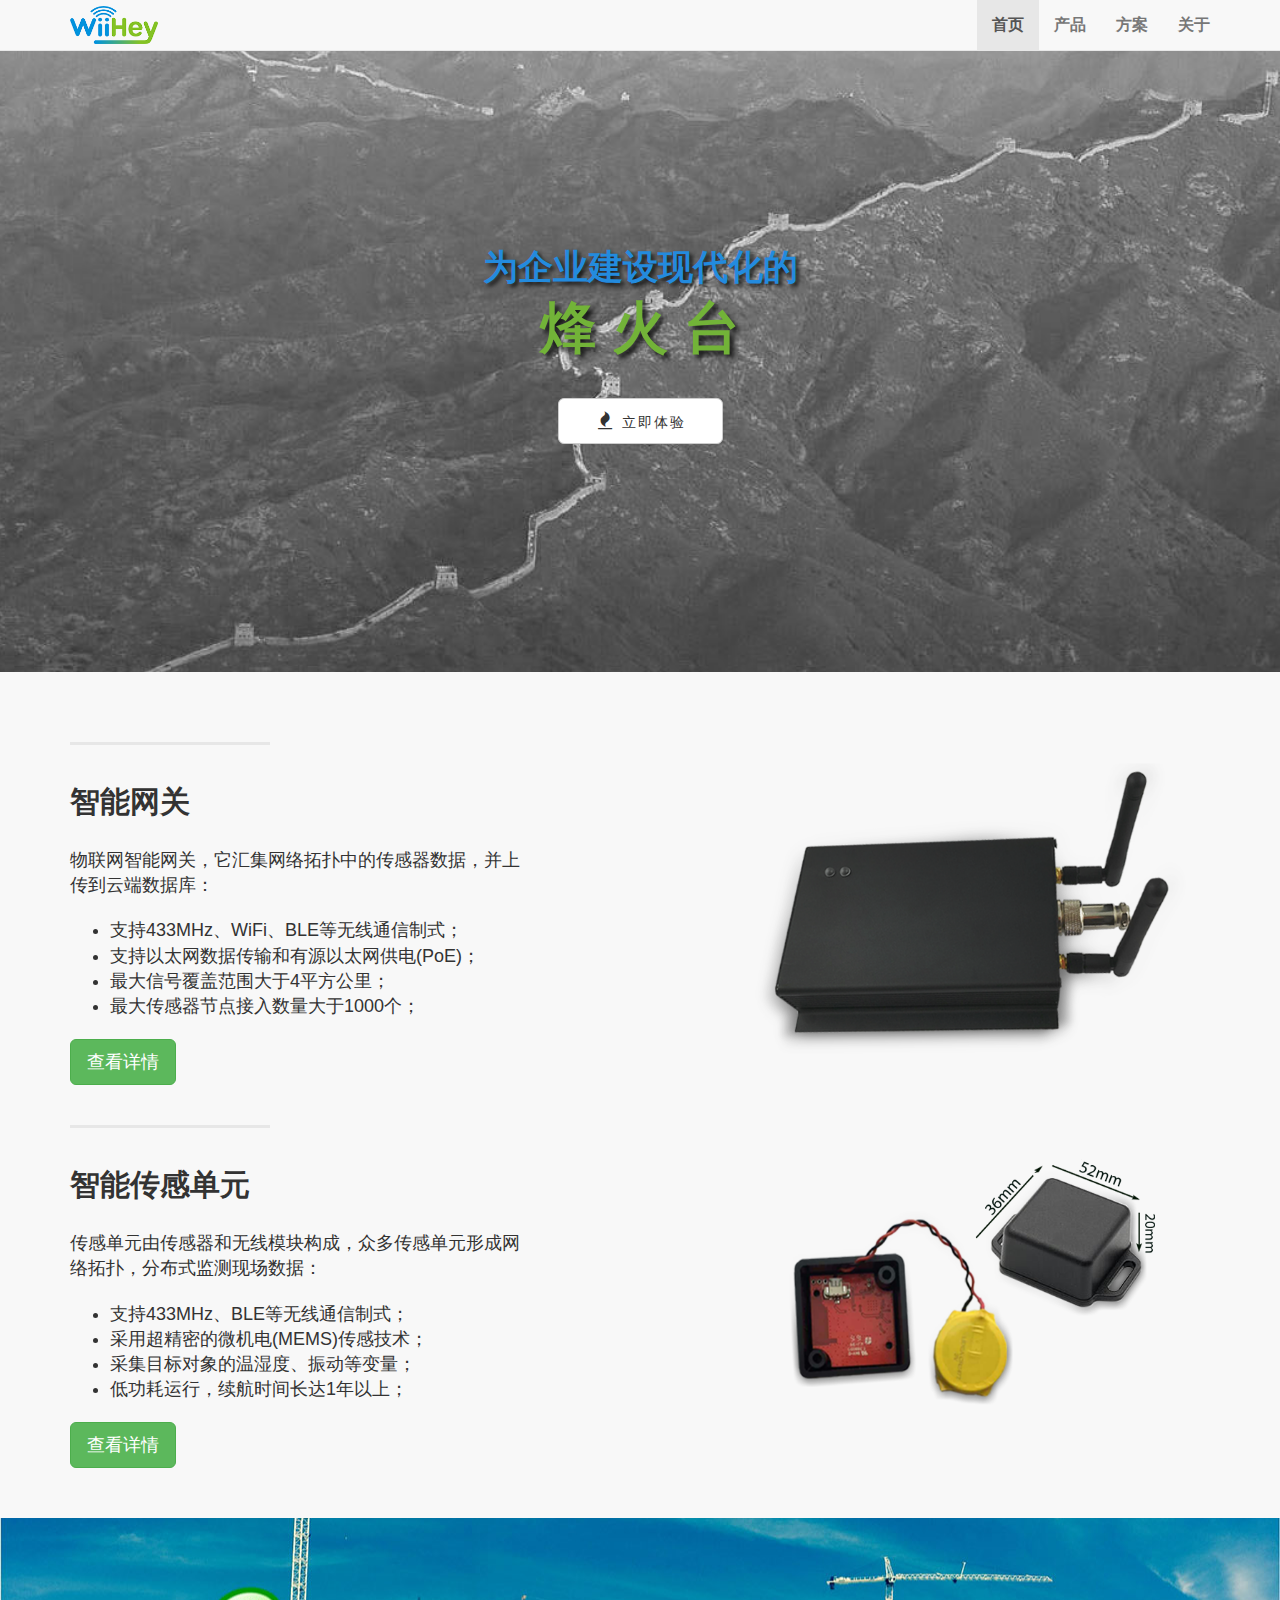
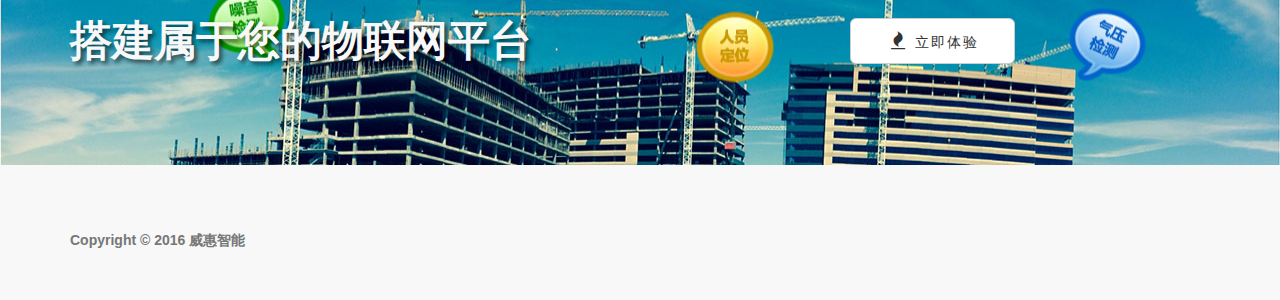
==== commit b4c0b29d: "2.0" ====
--- a/index.html
+++ b/index.html
@@ -9,7 +9,7 @@
     <meta name="description" content="">
     <meta name="author" content="">
 
-    <title>首页 | 威惠科技</title>
+    <title>首页 | 威惠智能</title>
 
     <!-- Bootstrap Core CSS -->
     <link href="css/bootstrap.min.css" rel="stylesheet">
@@ -87,7 +87,7 @@
                                 <div class="col-md-5">
                                 </div>
                                 <div class="col-md-2">
-                                <a href="#try" class="btn btn-default btn-lg btn-block"><i class="fa fa-fire fa-fw"></i> <span class="network-name">立即体验</span></a>
+                                <a href="./solutions.html" class="btn btn-default btn-lg btn-block"><i class="fa fa-fire fa-fw"></i> <span class="network-name">立即体验</span></a>
                                 </div>
                                 <div class="col-md-5">
                                 </div>
@@ -113,12 +113,13 @@
                 <div class="col-lg-5 col-sm-6">
                     <hr class="section-heading-spacer">
                     <div class="clearfix"></div>
-                    <h2 class="section-heading">网关 GW-0x42</h2>
-                    <p class="lead">GW-0x42是物联网网关设备，它将众多传感器节点的数据汇总到一起，然后上传到云端数据库：</p>
+                    <h2 class="section-heading">智能网关</h2>
+                    <p class="lead">物联网智能网关，它汇集网络拓扑中的传感器数据，并上传到云端数据库：</p>
                     <ul class="lead">
-                        <li>基于Sub-GHz技术的长距离通信（大于2公里）；</li>
-                        <li>以太网、WiFi、蓝牙等多制式无线通信融合；</li>
-                        <li>有源以太网（Power Over Ethernet）供电；</li>
+                        <li>支持433MHz、WiFi、BLE等无线通信制式；</li>
+                        <li>支持以太网数据传输和有源以太网供电(PoE)；</li>
+                        <li>最大信号覆盖范围大于4平方公里；</li>
+                        <li>最大传感器节点接入数量大于1000个；</li>
                     </ul>
                     <a href="./products/gw.html" ><button type="button" class="btn btn-success btn-lg">查看详情</button></a>
 
@@ -133,11 +134,13 @@
                     <hr class="section-heading-spacer">
                     <br>
                     <div class="clearfix"></div>
-                    <h2 class="section-heading">节点 ND-0x39</h2>
-                    <p class="lead">ND-0x39是无线传感器节点，分布在整个网络区域之中，实时地监测设备或环境的状态：</p>
+                    <h2 class="section-heading">智能传感单元</h2>
+                    <p class="lead">传感单元由传感器和无线模块构成，众多传感单元形成网络拓扑，分布式监测现场数据：</p>
                     <ul class="lead">
-                        <li>通过Sub-GHz技术和网关进行数据通信；</li>
-                        <li>可以适配多种工业监测传感器；</li>
+                        <li>支持433MHz、BLE等无线通信制式；</li>
+                        <li>采用超精密的微机电(MEMS)传感技术；</li>
+                        <li>采集目标对象的温湿度、振动等变量；</li>
+                        <li>低功耗运行，续航时间长达1年以上；</li>
                     </ul>
                     <a href="./products/node.html" ><button type="button" class="btn btn-success btn-lg">查看详情</button></a>
                 </div>
@@ -145,103 +148,6 @@
                     <img class="img-responsive" src="img/product_node.png" alt="">
                 </div>
             </div>
-        </div>
-        <!-- /.container -->
-
-    </div>
-    <!-- /.content-section-a -->
-
-    <div class="content-section-b">
-        <div class="container">
-
-            <div class="row">
-                <div class="col-lg-5 col-lg-offset-1 col-sm-push-6  col-sm-6">
-                    <hr class="section-heading-spacer">
-                    <div class="clearfix"></div>
-                    <h2 class="section-heading">更专业的无线传感技术</h2>
-                    <p class="lead">为推动企业数字化升级改造的进程，我们为不同行业定制传感器应用方案。传感器监测设备或环境的状态，包括但不局限于温度、照明、气压、电压、位置、震动等内容。</p>
-
-                    <p class="lead">传感器通过无线网络将数据传输到云端，您不用亲临现场，就可以实时的、全局的掌握被测目标的状态和变化。</p>
-                </div>
-                <div class="col-lg-5 col-sm-pull-6  col-sm-6">
-                    <img class="img-responsive" src="img/machine.png" alt="">
-                </div>
-            </div>
-
-        </div>
-        <!-- /.container -->
-
-    </div>
-    <!-- /.content-section-b -->
-
-    <div class="content-section-a">
-
-        <div class="container">
-
-            <div class="row">
-                <div class="col-lg-5 col-sm-6">
-                    <!-- <br> -->
-                    <hr class="section-heading-spacer">
-                    <div class="clearfix"></div>
-                    <h2 class="section-heading">更完整的物联网部署方案</h2>
-                    <p class="lead">物联网很好，但是应用起来并不容易，这是因为不同供应商提供的不同组件很难同时满足企业当下的业务需求。为此，我们提供的完整方案体现在：</p>
-                    <ul class="lead">
-                        <li>选用行业内经过验证的物联网组件，消除磨合期；</li>
-                        <li>集成更多上游优秀资源，为客户减少供应商数量；</li>
-                        <li>提供大面积范围内传感器节点的安装和更换策略；</li>
-                    </ul>
-                </div>
-                <div class="col-lg-5 col-lg-offset-2 col-sm-6">
-                    <img class="img-responsive" src="img/one7.png" alt="">
-                </div>
-            </div>
-
-        </div>
-        <!-- /.container -->
-
-    </div>
-    <!-- /.content-section-a -->
-
-    <div class="content-section-b">
-        <div class="container">
-
-            <div class="row">
-                <div class="col-lg-5 col-lg-offset-1 col-sm-push-6  col-sm-6">
-                    <hr class="section-heading-spacer">
-                    <div class="clearfix"></div>
-                    <h2 class="section-heading">更具价值的云数据管理平台</h2>
-                    <p class="lead">数据是重要的战略资源，物联网每时每刻都在产生海量数据，只有对数据加工和分析才能创造新价值。</p>
-                    <p class="lead">我们提供基础的数据存储、设备监控、版本更新、数据分析等核心服务。此外，管理员可以自定义处理流程，当数据满足条件时，云平台自动执行预先设定的操作，提高系统的自动化程度。</p>
-                </div>
-                <div class="col-lg-5 col-sm-pull-6  col-sm-6">
-                    <img class="img-responsive" src="img/cloud5.jpg" alt="">
-                </div>
-            </div>
-
-        </div>
-        <!-- /.container -->
-
-    </div>
-    <!-- /.content-section-b -->
-
-    <div class="content-section-a">
-
-        <div class="container">
-
-            <div class="row">
-                <div class="col-lg-5 col-sm-6">
-                    <!-- <br> -->
-                    <hr class="section-heading-spacer">
-                    <div class="clearfix"></div>
-                    <h2 class="section-heading">更全面的数据安全防护措施</h2>
-                    <p class="lead">我们的所有数据均存储在高度安全的数据中心，无线或有线的数据传输都经过加密或数字签名的通信方式，并且建立起了严格的设备和用户认证权限管理体系。</p>
-                    <p class="lead">借助无处不在的安全方案，为您企业的数字化升级改造提供全面的防护措施。</p>
-                </div>
-                <div class="col-lg-5 col-lg-offset-2 col-sm-6">
-                    <img class="img-responsive" src="img/security1.jpg" alt="">
-                </div>
-            </div>
-            <br>
         </div>
         <!-- /.container -->
 
@@ -262,7 +168,7 @@
                             <div class="col-md-4">
                             </div>
                             <div class="col-md-4">
-                            <a href="#try" class="btn btn-default btn-lg btn-block"><i class="fa fa-fire fa-fw"></i> <span class="network-name">立即体验</span></a>
+                            <a href="./solutions.html" class="btn btn-default btn-lg btn-block"><i class="fa fa-fire fa-fw"></i> <span class="network-name">立即体验</span></a>
                             </div>
                             <div class="col-md-4">
                             </div>
@@ -282,7 +188,7 @@
             <div class="row">
                 <div class="col-lg-12">
                     <ul class="list-inline">
-                        <li>
+<!--                         <li>
                             <a href="#">文档中心</a>
                         </li>
                         <li>
@@ -290,10 +196,10 @@
                         </li>
                         <li>
                             <a href="#">联系我们</a>
-                        </li>
+                        </li> -->
 
                     </ul>
-                    <p class="copyright text-muted ">Copyright &copy; 2016 威惠科技</p>
+                    <p class="copyright text-muted ">Copyright &copy; 2016 威惠智能</p>
                 </div>
             </div>
         </div>
--- a/css/landing-page.css
+++ b/css/landing-page.css
@@ -46,7 +46,7 @@
     color: #f8f8f8;
     /*background: url(../img/intro-bg.jpg) no-repeat center center;*/
     /*background: url(../img/gw1.png);*/
-    background: url(../img/gw8.jpg) no-repeat center center;
+    background: url(../img/gw10.jpg) no-repeat center center;
     background-position: center;
     background-size: cover;
 }
@@ -59,8 +59,10 @@
 
 .intro-message > h1 {
     margin: 0;
-    text-shadow: 4px 4px 5px rgba(0,0,0,0.6);
+    color: rgba(114,179,56,1);
+    text-shadow: 4px 4px 5px rgba(0,0,0,0.8);
     font-size: 4em;
+
 }
 
 .intro-divider {
@@ -70,7 +72,10 @@
 }
 
 .intro-message > h2 {
-    text-shadow: 3px 3px 4px rgba(0,0,0,0.6);
+    color: rgba(35,139,222,1);
+    /*color: rgba(35,139,202,1);;*/
+    text-shadow: 3px 3px 4px rgba(0,0,0,0.8);
+    font-size: 2.5em;
 }
 
 @media(max-width:767px) {
@@ -115,6 +120,12 @@
     border-bottom: 1px solid #e7e7e7;
 }
 
+.content-section-c {
+    padding: 50px 0;
+    border-top: 1px solid #FFFFFF;
+    border-bottom: 1px solid #FFFFFF;
+}
+
 .section-heading {
     margin-bottom: 30px;
 }
@@ -122,6 +133,12 @@
 .section-heading-spacer {
     float: left;
     width: 200px;
+    border-top: 3px solid #e7e7e7;
+}
+
+.section-heading-spacer2 {
+    float: center;
+    width: 300px;
     border-top: 3px solid #e7e7e7;
 }
 
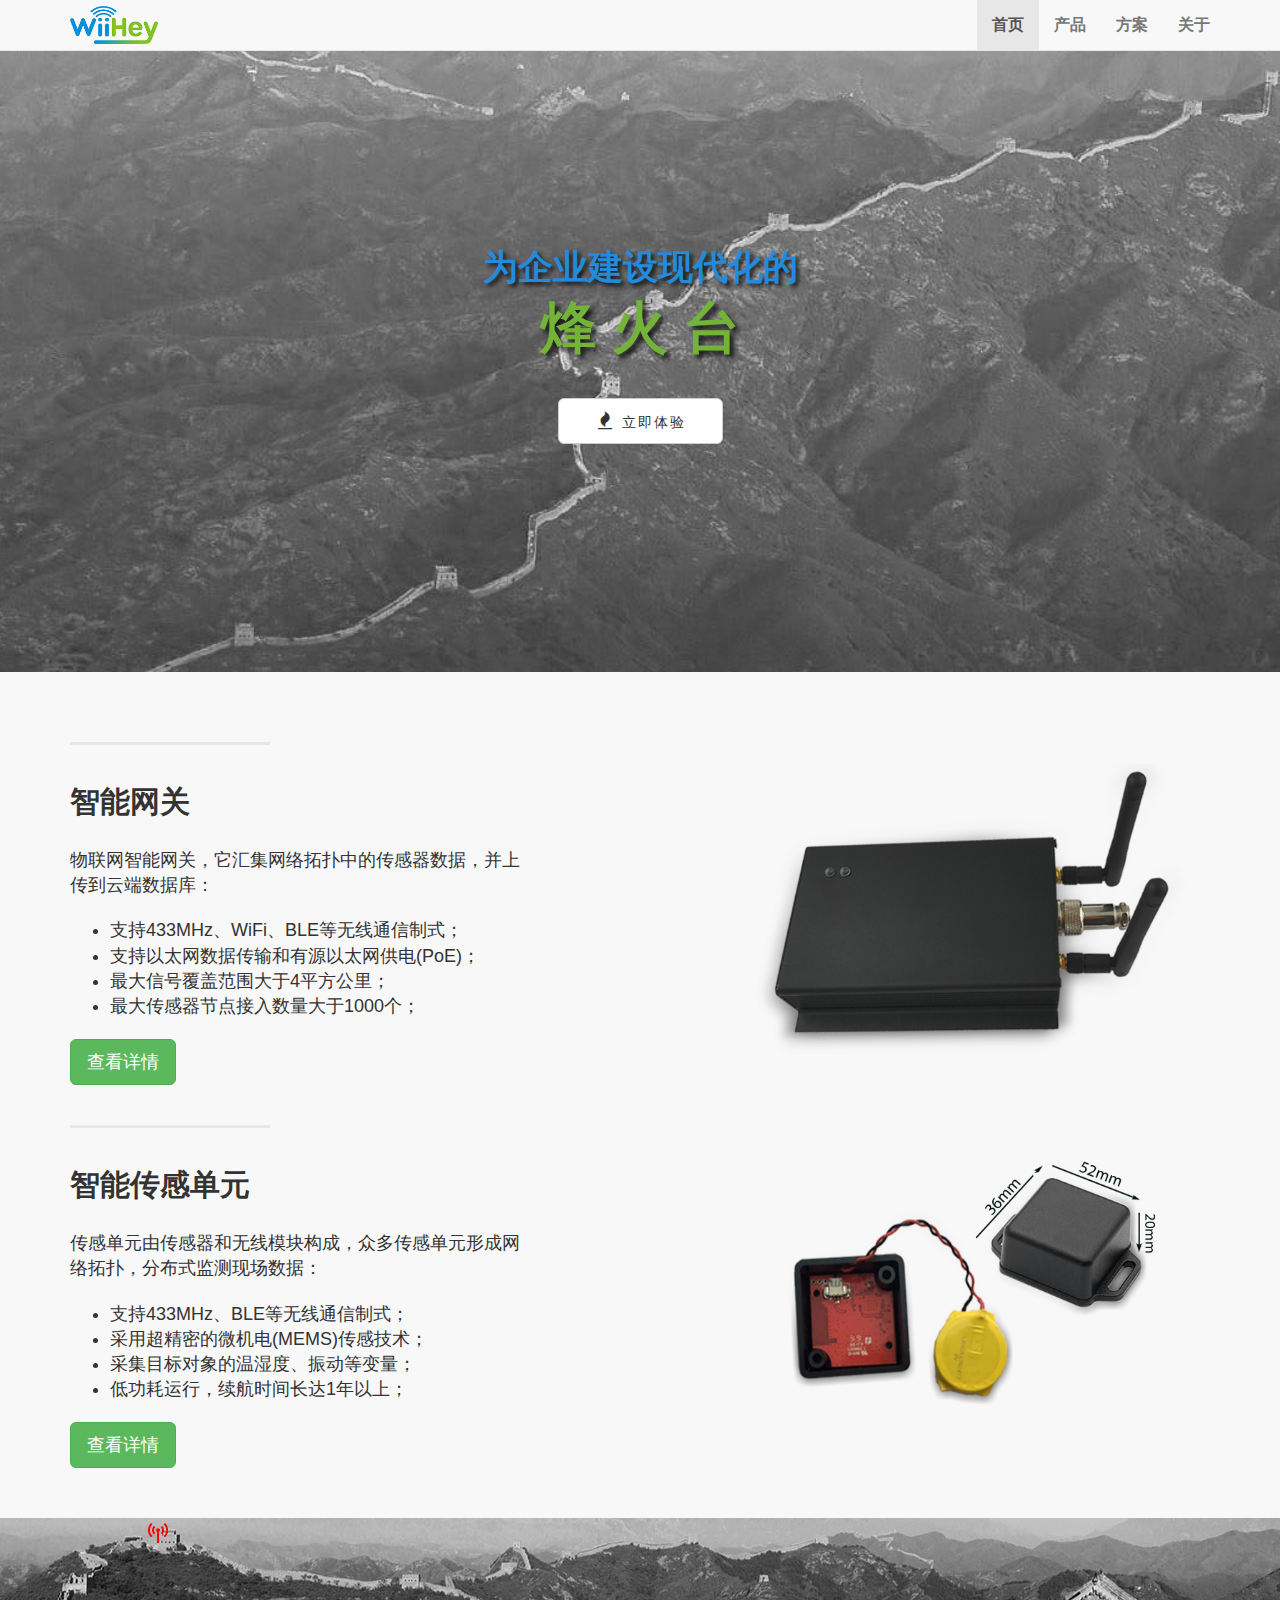
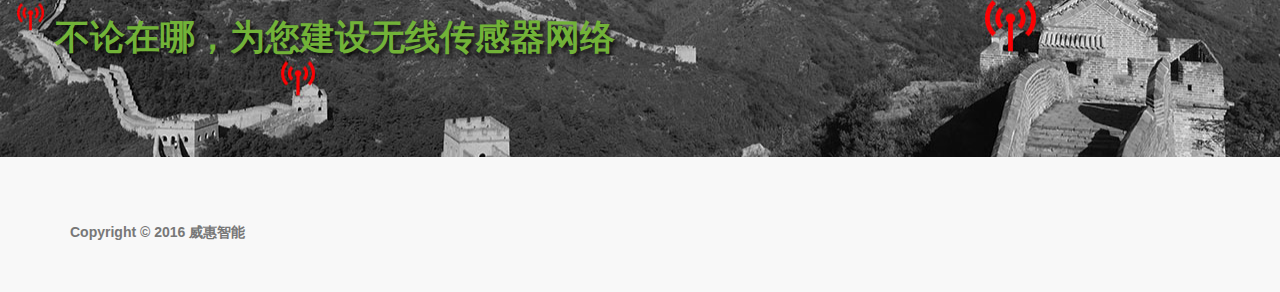
==== commit 346cdc83: "v2.1" ====
--- a/index.html
+++ b/index.html
@@ -160,10 +160,11 @@
         <div class="container">
 
             <div class="row">
-                <div class="col-lg-6">
-                    <h2>搭建属于您的物联网平台</h2>
-                </div>
-                <div class="col-lg-6">
+                <h2>不论在哪，为您建设无线传感器网络</h2>
+                <!-- <div class="col-lg-12">
+                    <h2>不论在哪，为您建设无线传感器网络</h2>
+                </div> -->
+<!--                 <div class="col-lg-6">
                      <div class="row">
                             <div class="col-md-4">
                             </div>
@@ -173,7 +174,7 @@
                             <div class="col-md-4">
                             </div>
                     </div>
-                </div>
+                </div> -->
             </div>
 
         </div>
--- a/css/landing-page.css
+++ b/css/landing-page.css
@@ -146,14 +146,17 @@
     padding: 100px 0;
     color: #f8f8f8;
     /*background: url(../img/iot5.jpg) no-repeat center center;*/
-    background: url(../img/factory2.jpg) no-repeat center center;
+    background: url(../img/background/b24.jpg) ;
     background-size: cover;
 }
 
 .banner h2 {
     margin: 0;
-    text-shadow: 3px 3px 4px rgba(0,0,0,0.6);
-    font-size: 3em;
+    color: rgba(114,179,56,1);
+    /*color: rgba(68,157,68,1);*/
+    /*color: rgba(35,139,222,1);*/
+    text-shadow: 3px 3px 4px rgba(0,0,0,0.8);
+    font-size: 2.5em;
 }
 
 .banner ul {
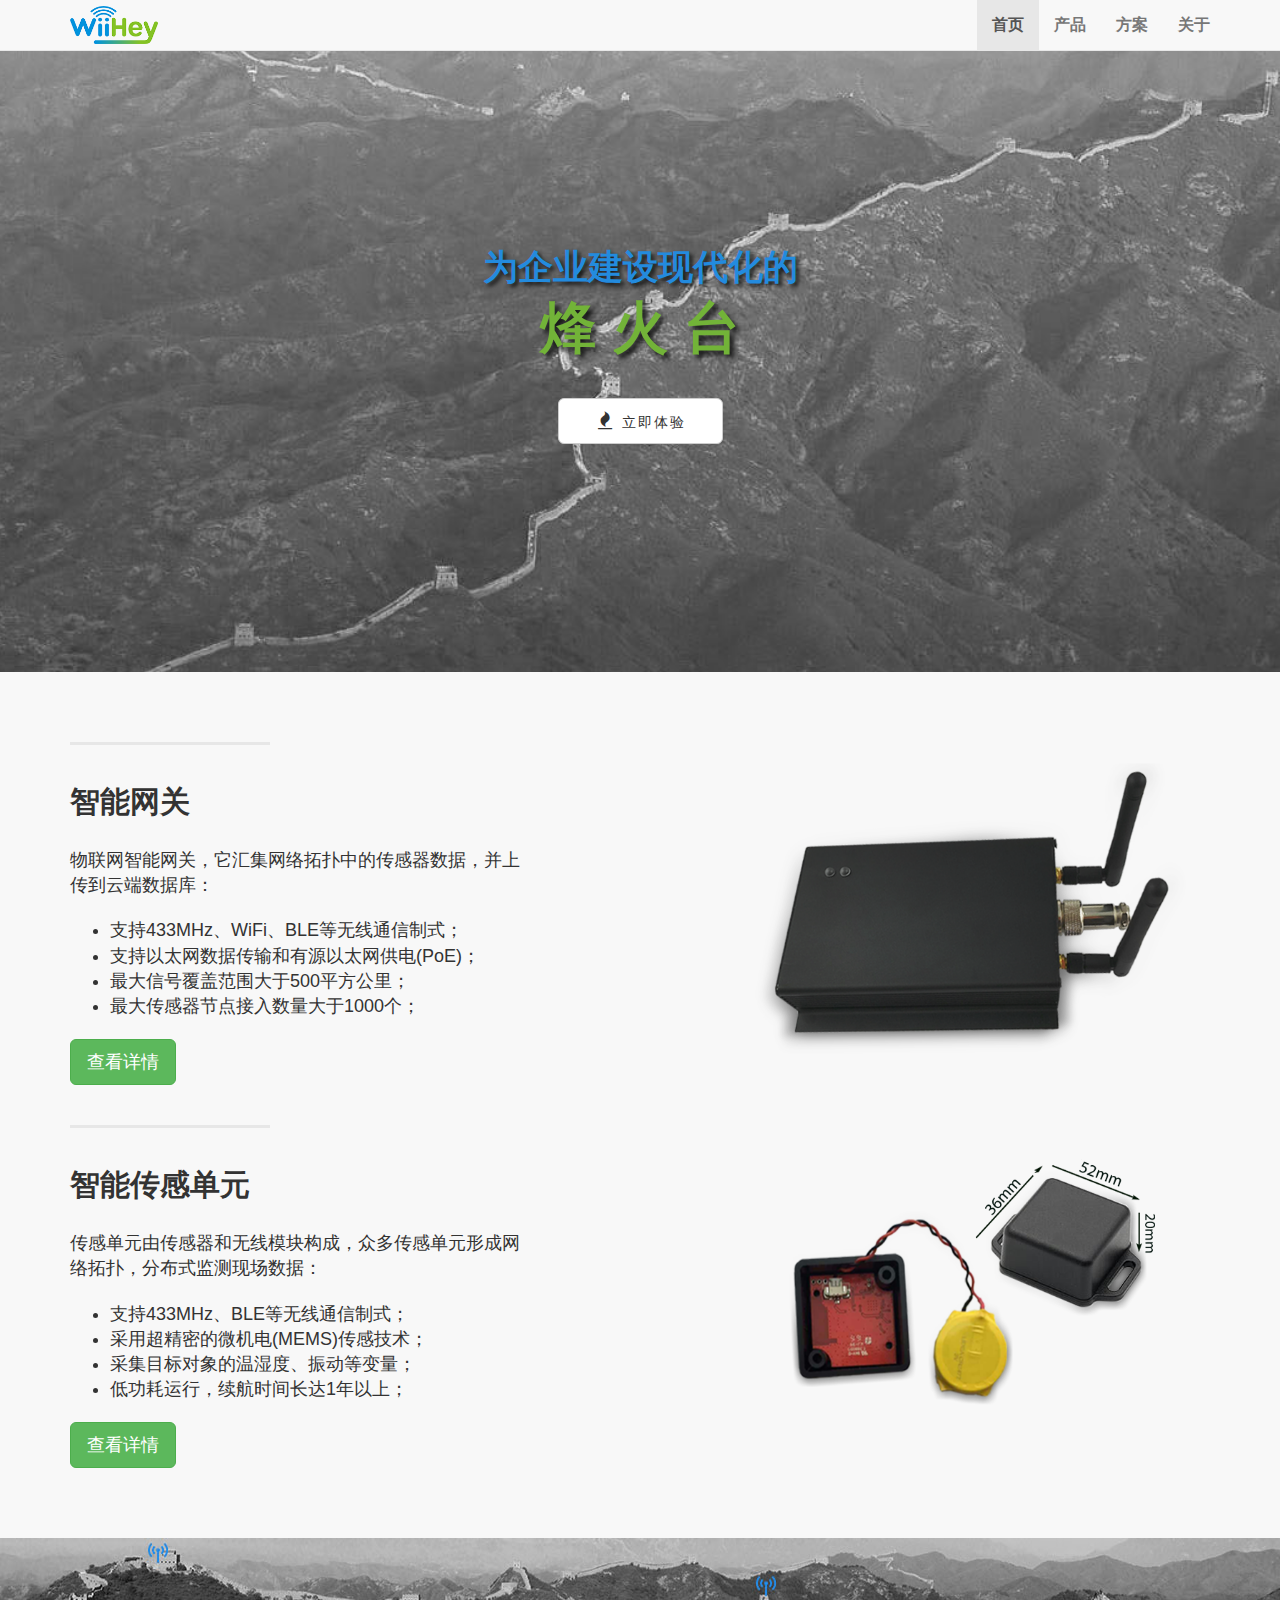
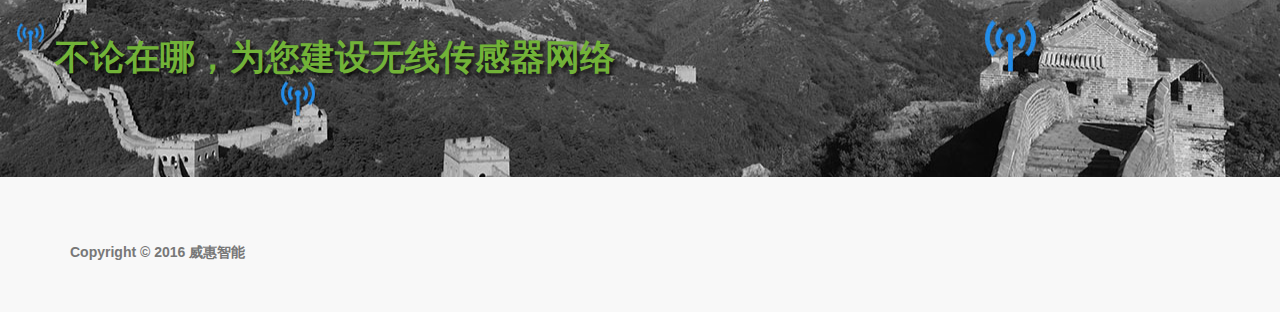
==== commit 28802aa0: "v2.11" ====
--- a/index.html
+++ b/index.html
@@ -118,7 +118,7 @@
                     <ul class="lead">
                         <li>支持433MHz、WiFi、BLE等无线通信制式；</li>
                         <li>支持以太网数据传输和有源以太网供电(PoE)；</li>
-                        <li>最大信号覆盖范围大于4平方公里；</li>
+                        <li>最大信号覆盖范围大于500平方公里；</li>
                         <li>最大传感器节点接入数量大于1000个；</li>
                     </ul>
                     <a href="./products/gw.html" ><button type="button" class="btn btn-success btn-lg">查看详情</button></a>
@@ -150,7 +150,7 @@
             </div>
         </div>
         <!-- /.container -->
-
+<br>
     </div>
     <!-- /.content-section-a -->
 
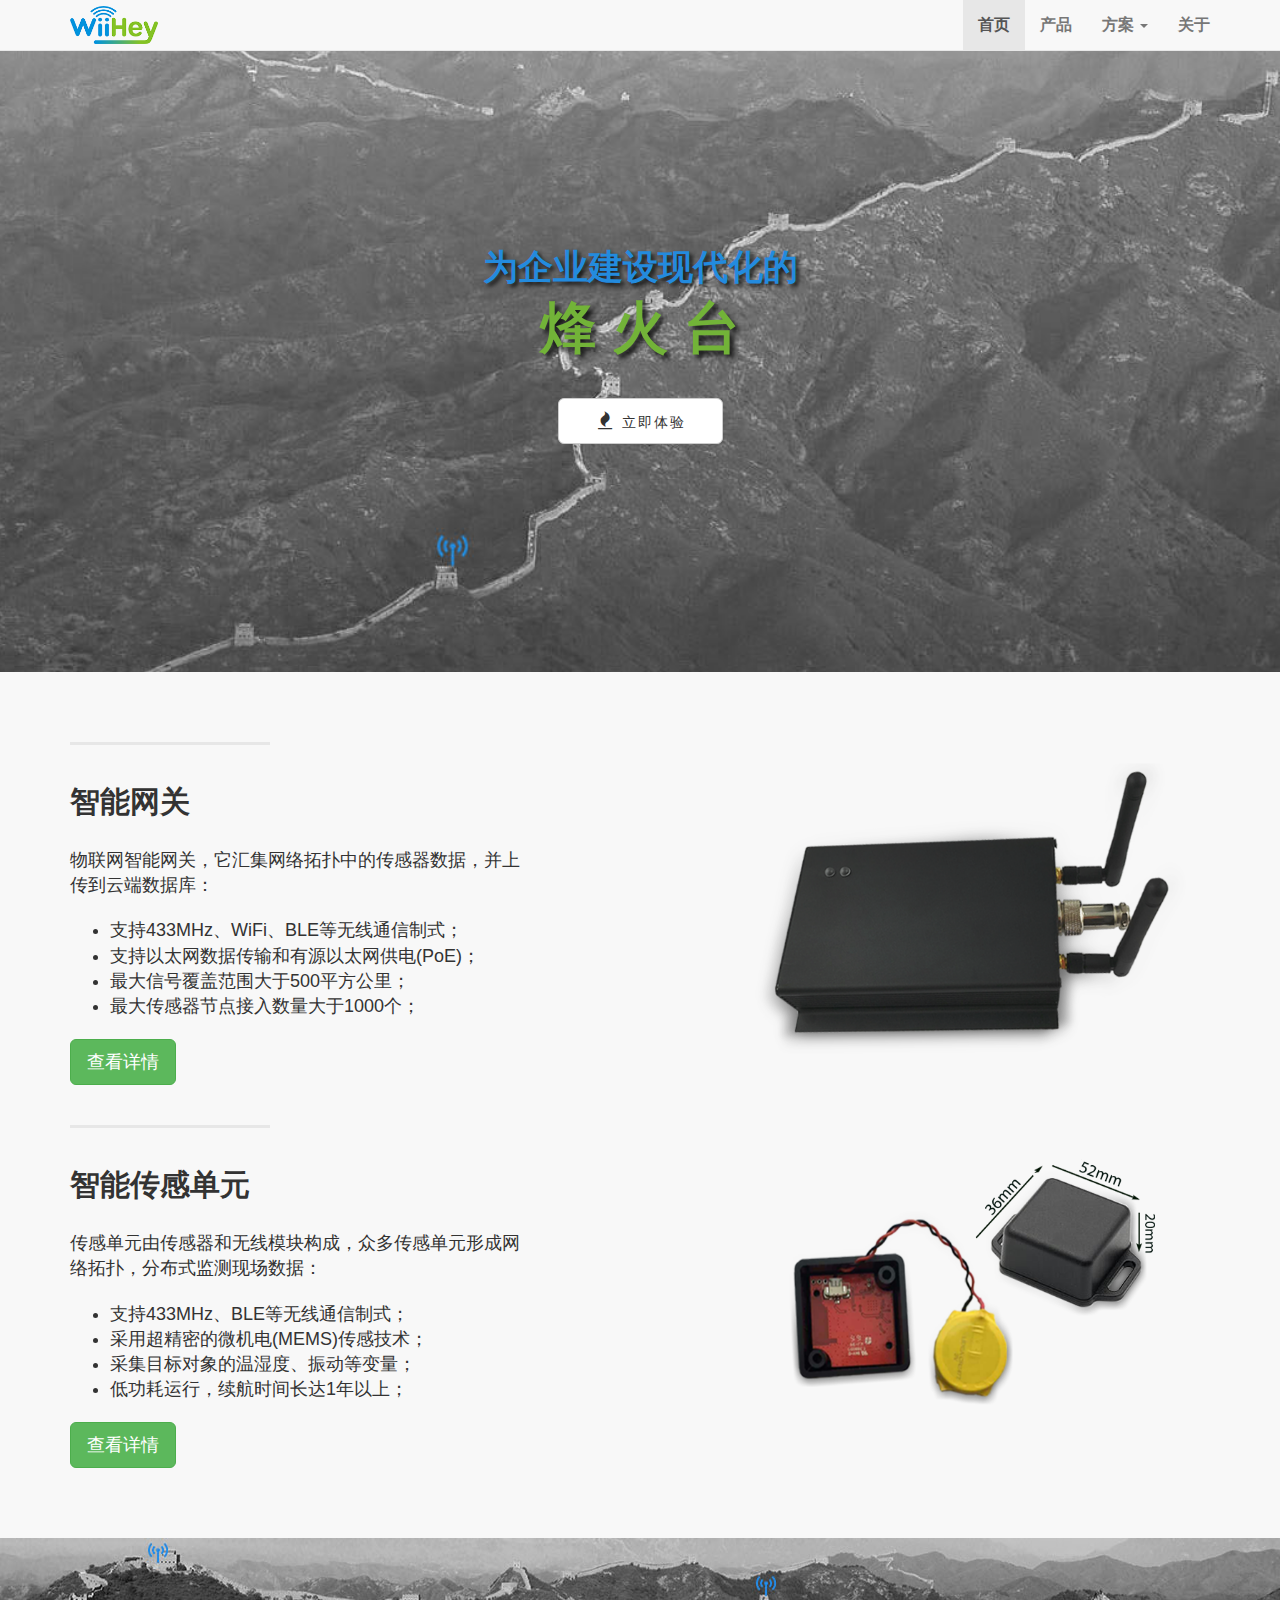
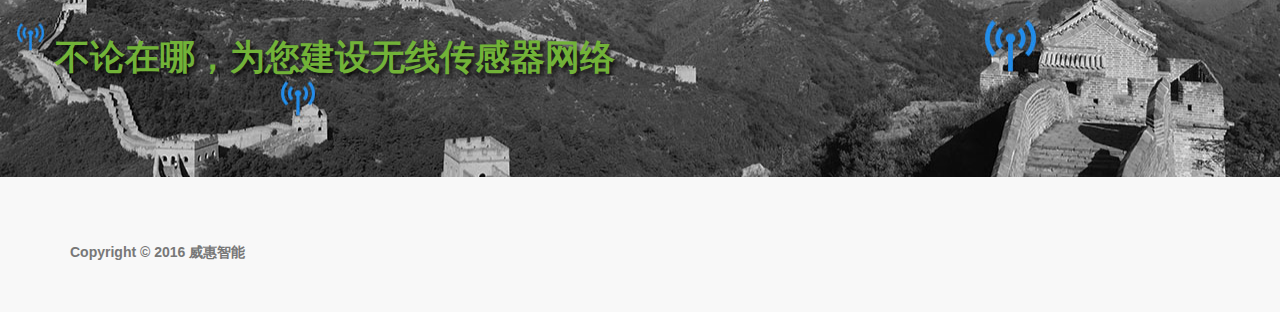
==== commit 4bc0503e: "v3.1" ====
--- a/index.html
+++ b/index.html
@@ -57,8 +57,19 @@
                     <li>
                         <a href="./products.html">产品</a>
                     </li>
-                    <li>
-                        <a href="./solutions.html">方案</a>
+                    <li class="dropdown ">
+                        <a href="#" class="dropdown-toggle" data-toggle="dropdown">方案 <b class="caret"></b></a>
+                        <ul class="dropdown-menu">
+                            <li>
+                                <a href="./machines.html">物联网与工业监测</a>
+                            </li>
+                            <li>
+                                <a href="./loans.html">物联网与抵押贷款</a>
+                            </li>
+                            <li>
+                                <a href="./due_diligence.html">物联网与商业分析</a>
+                            </li>
+                        </ul>
                     </li>
                     <li>
                         <a href="./about.html">关于</a>
@@ -87,7 +98,7 @@
                                 <div class="col-md-5">
                                 </div>
                                 <div class="col-md-2">
-                                <a href="./solutions.html" class="btn btn-default btn-lg btn-block"><i class="fa fa-fire fa-fw"></i> <span class="network-name">立即体验</span></a>
+                                <a href="./machines.html" class="btn btn-default btn-lg btn-block"><i class="fa fa-fire fa-fw"></i> <span class="network-name">立即体验</span></a>
                                 </div>
                                 <div class="col-md-5">
                                 </div>
@@ -169,7 +180,7 @@
                             <div class="col-md-4">
                             </div>
                             <div class="col-md-4">
-                            <a href="./solutions.html" class="btn btn-default btn-lg btn-block"><i class="fa fa-fire fa-fw"></i> <span class="network-name">立即体验</span></a>
+                            <a href="./machines.html" class="btn btn-default btn-lg btn-block"><i class="fa fa-fire fa-fw"></i> <span class="network-name">立即体验</span></a>
                             </div>
                             <div class="col-md-4">
                             </div>
--- a/css/landing-page.css
+++ b/css/landing-page.css
@@ -46,7 +46,7 @@
     color: #f8f8f8;
     /*background: url(../img/intro-bg.jpg) no-repeat center center;*/
     /*background: url(../img/gw1.png);*/
-    background: url(../img/gw10.jpg) no-repeat center center;
+    background: url(../img/gw11.jpg) no-repeat center center;
     background-position: center;
     background-size: cover;
 }
